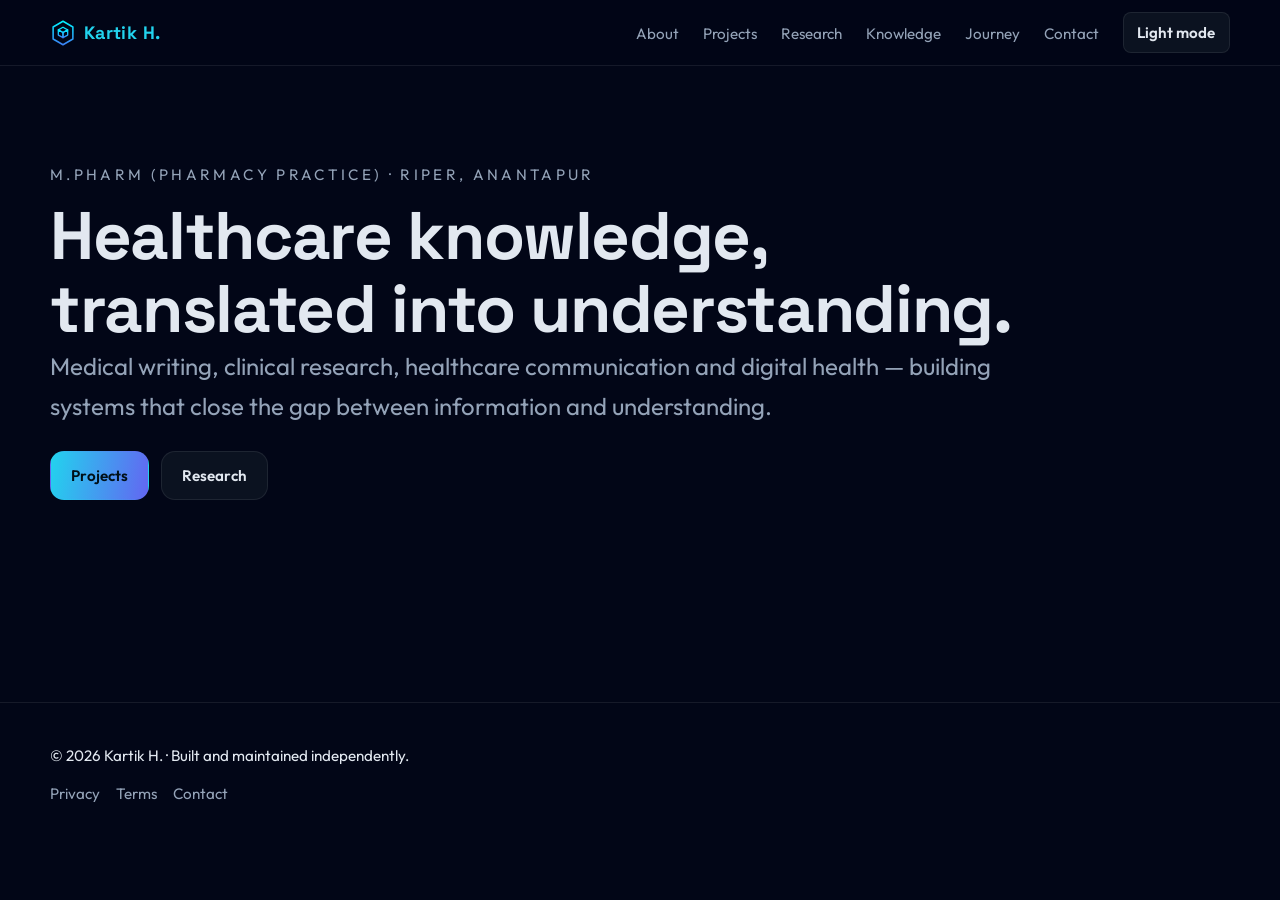
==== index.html @ 53dedcc4 "Use profile photo for social preview; add languages table to About (batch 1)" ====
<!DOCTYPE html>
<html lang="en" data-theme="dark">
<head>
  <meta charset="utf-8">
  <meta name="viewport" content="width=device-width, initial-scale=1">
  <title>Kartik H. — M.Pharm (Pharmacy Practice) · Healthcare Communication & Digital Health</title>
  <meta name="description" content="Kartik H. — M.Pharm (Pharmacy Practice) scholar at RIPER, Anantapur. Medical writing, clinical research, healthcare communication and digital health.">
  <link rel="canonical" href="https://kartik-h6.github.io/Portfolio/">
  <meta name="theme-color" content="#020617">
  <meta name="color-scheme" content="dark light">

  <!-- Open Graph / social — profile photo, absolute URL so link previews resolve -->
  <meta property="og:type" content="website">
  <meta property="og:site_name" content="Kartik H.">
  <meta property="og:title" content="Kartik H. — M.Pharm (Pharmacy Practice)">
  <meta property="og:description" content="Healthcare communication, clinical research and digital health.">
  <meta property="og:url" content="https://kartik-h6.github.io/Portfolio/">
  <meta property="og:image" content="https://kartik-h6.github.io/Portfolio/assets/images/profile/profile.jpg">
  <meta property="og:image:alt" content="Kartik H.">
  <meta name="twitter:card" content="summary_large_image">
  <meta name="twitter:image" content="https://kartik-h6.github.io/Portfolio/assets/images/profile/profile.jpg">

  <link rel="icon" type="image/svg+xml" href="assets/images/favicon/favicon.svg">
  <link rel="icon" href="assets/images/favicon/favicon.ico" sizes="any">
  <link rel="apple-touch-icon" href="assets/images/favicon/apple-touch-icon.png">
  <link rel="manifest" href="manifest.json">

  <link rel="preconnect" href="https://fonts.googleapis.com">
  <link rel="preconnect" href="https://fonts.gstatic.com" crossorigin>
  <link rel="stylesheet" href="https://fonts.googleapis.com/css2?family=Space+Grotesk:wght@400;500;600;700&family=Outfit:wght@300;400;500;600;800&display=swap">

  <link rel="stylesheet" href="assets/css/style.css">
  <link rel="stylesheet" href="assets/css/components.css">
  <link rel="stylesheet" href="assets/css/utilities.css">
  <link rel="stylesheet" href="assets/css/animations.css">

  <script type="application/ld+json">
  {
    "@context": "https://schema.org",
    "@type": "Person",
    "name": "Kartik H",
    "url": "https://kartik-h6.github.io/Portfolio/",
    "image": "https://kartik-h6.github.io/Portfolio/assets/images/profile/profile.jpg",
    "jobTitle": "M.Pharm (Pharmacy Practice) Scholar",
    "affiliation": { "@type": "CollegeOrUniversity", "name": "Raghavendra Institute of Pharmaceutical Education and Research (RIPER)" },
    "address": { "@type": "PostalAddress", "addressLocality": "Koppal", "addressRegion": "Karnataka", "addressCountry": "IN" },
    "sameAs": [
      "https://www.linkedin.com/in/kartik-h6",
      "https://github.com/kartik-h6"
    ],
    "knowsLanguage": ["Kannada", "English", "Hindi", "Telugu", "Tamil"],
    "knowsAbout": [
      "Pharmacy Practice",
      "Clinical Research",
      "Medical Writing",
      "Healthcare Communication",
      "Digital Health",
      "Patient Education"
    ]
  }
  </script>
</head>
<body>
  <a class="skip-link" href="#main">Skip to content</a>

  <header class="site-header">
    <nav class="site-nav container" aria-label="Primary">
      <a class="brand" href="index.html">
        <svg class="brand__mark" viewBox="0 0 100 100" aria-hidden="true" focusable="false">
          <defs><linearGradient id="navGrad" x1="0%" y1="0%" x2="0%" y2="100%"><stop offset="0%" stop-color="#00f3ff"/><stop offset="100%" stop-color="#3b82f6"/></linearGradient></defs>
          <polygon points="50,5 88,27 88,73 50,95 12,73 12,27" fill="none" stroke="url(#navGrad)" stroke-width="6" stroke-linejoin="round"/>
          <g stroke="url(#navGrad)" stroke-width="5" fill="none" stroke-linejoin="round"><polygon points="50,28 68,38 50,48 32,38"/><polygon points="32,38 50,48 50,68 32,58"/><polygon points="68,38 50,48 50,68 68,58"/></g>
        </svg>
        Kartik&nbsp;H.
      </a>
      <button class="nav-toggle" type="button" aria-expanded="false" aria-controls="nav-menu" aria-label="Toggle navigation">Menu</button>
      <ul class="nav-list" id="nav-menu">
        <li><a href="about.html">About</a></li>
        <li><a href="projects.html">Projects</a></li>
        <li><a href="research.html">Research</a></li>
        <li><a href="knowledge.html">Knowledge</a></li>
        <li><a href="journey.html">Journey</a></li>
        <li><a href="contact.html">Contact</a></li>
      </ul>
      <button class="theme-toggle" type="button" data-theme-toggle aria-label="Switch colour theme">Dark mode</button>
    </nav>
  </header>

  <main id="main" class="page">
    <section class="hero" aria-labelledby="hero-title">
      <div class="container">
        <p class="eyebrow">M.Pharm (Pharmacy Practice) · RIPER, Anantapur</p>
        <h1 id="hero-title">Healthcare knowledge, translated into understanding.</h1>
        <p class="lead">Medical writing, clinical research, healthcare communication and digital health — building systems that close the gap between information and understanding.</p>
        <p class="hero__actions">
          <a class="btn btn--primary" href="projects.html">Projects</a>
          <a class="btn" href="research.html">Research</a>
        </p>
        <!-- TODO: featured highlights, latest work, quick links -->
      </div>
    </section>
  </main>

  <footer class="site-footer">
    <div class="container">
      <p class="site-footer__note">© 2026 Kartik H. · Built and maintained independently.</p>
      <ul class="site-footer__links">
        <li><a href="privacy.html">Privacy</a></li>
        <li><a href="terms.html">Terms</a></li>
        <li><a href="contact.html">Contact</a></li>
      </ul>
    </div>
  </footer>

  <script type="module" src="assets/js/main.js"></script>
  <script type="module" src="assets/js/navigation.js"></script>
  <script type="module" src="assets/js/theme.js"></script>
  <script type="module" src="assets/js/animations.js"></script>
</body>
</html>
---- assets/css/style.css ----
/* ==========================================================================
   style.css — design tokens, reset and base layer
   Load order: style.css -> components.css -> utilities.css -> animations.css

   THEMING: every colour is a token. Dark is the default (:root); light is a
   full override on [data-theme="light"]. Nothing below hard-codes a colour
   except the two tokens that must flip together (--accent / --on-accent).
   ========================================================================== */

/* --------------------------------------------------------------------------
   1. Design tokens — DARK (default)
   -------------------------------------------------------------------------- */
:root {
  color-scheme: dark;

  /* colour */
  --bg: #020617;
  --surface: #0b1220;
  --ink: #e2e8f0;
  --muted: #94a3b8;
  --accent: #22d3ee;
  --accent-2: #6366f1;
  --on-accent: #001018;   /* text placed on top of --accent */
  --line: rgba(255, 255, 255, .08);

  /* type */
  --font-display: "Space Grotesk", system-ui, sans-serif;
  --font-body: "Outfit", system-ui, sans-serif;
  --step--1: clamp(.875rem, .84rem + .18vw, .95rem);
  --step-0: clamp(1rem, .95rem + .25vw, 1.125rem);
  --step-1: clamp(1.25rem, 1.1rem + .6vw, 1.5rem);
  --step-2: clamp(1.5rem, 1.3rem + 1vw, 2rem);
  --step-3: clamp(2rem, 1.6rem + 1.8vw, 3rem);
  --step-4: clamp(2.5rem, 1.8rem + 3vw, 4.25rem);

  /* space */
  --space-2xs: .25rem;
  --space-xs: .5rem;
  --space-s: .75rem;
  --space-m: 1rem;
  --space-l: 1.5rem;
  --space-xl: 2.5rem;
  --space-2xl: 4rem;
  --space-3xl: 6rem;

  /* shape + layout */
  --radius-s: 8px;
  --radius: 14px;
  --radius-l: 24px;
  --container: 1180px;
  --shadow: 0 20px 45px -25px rgba(0, 0, 0, .75);
  --transition: 200ms cubic-bezier(.4, 0, .2, 1);
}

/* --------------------------------------------------------------------------
   2. Design tokens — LIGHT (override only)
   The accent is darkened so cyan text stays readable on white; --on-accent
   flips to white so primary buttons keep contrast.
   -------------------------------------------------------------------------- */
[data-theme="light"] {
  color-scheme: light;

  --bg: #f5f7fb;
  --surface: #ffffff;
  --ink: #0b1220;
  --muted: #55637a;
  --accent: #0e7490;
  --accent-2: #4f46e5;
  --on-accent: #ffffff;
  --line: rgba(11, 18, 32, .12);
  --shadow: 0 18px 40px -28px rgba(11, 18, 32, .35);
}

/* --------------------------------------------------------------------------
   3. Reset
   -------------------------------------------------------------------------- */
*, *::before, *::after { box-sizing: border-box; }
* { margin: 0; }
html { -webkit-text-size-adjust: 100%; scroll-behavior: smooth; }
img, svg, video, canvas { display: block; max-width: 100%; height: auto; }
button, input, select, textarea { font: inherit; color: inherit; }
ul[class], ol[class] { list-style: none; padding: 0; }

/* --------------------------------------------------------------------------
   4. Base
   -------------------------------------------------------------------------- */
body {
  font-family: var(--font-body);
  font-size: var(--step-0);
  line-height: 1.65;
  color: var(--ink);
  background: var(--bg);
  min-height: 100dvh;
  text-rendering: optimizeLegibility;
  -webkit-font-smoothing: antialiased;
  transition: background-color var(--transition), color var(--transition);
}

h1, h2, h3, h4 { font-family: var(--font-display); line-height: 1.1; letter-spacing: -.02em; text-wrap: balance; }
h1 { font-size: var(--step-4); }
h2 { font-size: var(--step-3); }
h3 { font-size: var(--step-2); }
p { text-wrap: pretty; }

a { color: var(--accent); text-underline-offset: 3px; }
a:hover { text-decoration: underline; }

:focus-visible { outline: 2px solid var(--accent); outline-offset: 3px; border-radius: var(--radius-s); }

.skip-link {
  position: absolute; left: -9999px; top: 0; z-index: 100;
  padding: var(--space-s) var(--space-m);
  background: var(--accent); color: var(--on-accent); font-weight: 600;
}
.skip-link:focus { left: var(--space-m); top: var(--space-m); }

.container { width: min(100% - 2.5rem, var(--container)); margin-inline: auto; }
.section { padding-block: var(--space-3xl); }
.section--center { text-align: center; }
.page { min-height: 60vh; }
---- assets/css/components.css ----
/* ==========================================================================
   components.css — reusable UI blocks
   Depends on tokens defined in style.css. Every block must read correctly in
   BOTH themes, so colours come from tokens only.
   ========================================================================== */

/* --------------------------------------------------------------------------
   Site header + navigation
   -------------------------------------------------------------------------- */
.site-header {
  position: sticky; top: 0; z-index: 50;
  border-bottom: 1px solid var(--line);
  background: color-mix(in srgb, var(--bg) 85%, transparent);
  backdrop-filter: blur(12px);
}

.site-nav { display: flex; align-items: center; gap: var(--space-l); padding-block: var(--space-s); }

.brand { display: inline-flex; align-items: center; gap: var(--space-xs); font-family: var(--font-display); font-weight: 700; letter-spacing: .02em; text-decoration: none; }
.brand__mark { width: 26px; height: 26px; flex: none; }

.nav-list { display: flex; gap: var(--space-l); margin-inline-start: auto; }
.nav-list a { color: var(--muted); text-decoration: none; font-size: var(--step--1); transition: color var(--transition); }
.nav-list a:hover, .nav-list a[aria-current="page"] { color: var(--ink); }

/* --------------------------------------------------------------------------
   Toggles (mobile menu + theme) — styled for both themes
   -------------------------------------------------------------------------- */
.nav-toggle,
.theme-toggle {
  padding: .45rem .85rem;
  border: 1px solid var(--line); border-radius: var(--radius-s);
  background: var(--surface); color: var(--ink);
  font-size: var(--step--1); font-weight: 600;
  cursor: pointer; white-space: nowrap;
  transition: border-color var(--transition), background var(--transition), color var(--transition);
}
.nav-toggle:hover,
.theme-toggle:hover { border-color: var(--accent); color: var(--accent); }
.nav-toggle { display: none; }

@media (max-width: 720px) {
  .nav-toggle { display: inline-flex; margin-inline-start: auto; }
  .theme-toggle { order: 2; }
  .nav-list {
    position: absolute; inset-inline: 0; top: 100%;
    flex-direction: column; gap: var(--space-m);
    padding: var(--space-l);
    background: var(--surface);
    border-bottom: 1px solid var(--line);
    display: none;
  }
  .nav-list[data-open="true"] { display: flex; }
}

/* --------------------------------------------------------------------------
   Buttons
   -------------------------------------------------------------------------- */
.btn {
  display: inline-flex; align-items: center; gap: var(--space-xs);
  padding: .7rem 1.25rem;
  border: 1px solid var(--line); border-radius: var(--radius);
  background: var(--surface); color: var(--ink);
  font-weight: 600; font-size: var(--step--1); text-decoration: none;
  cursor: pointer; transition: transform var(--transition), border-color var(--transition), color var(--transition);
}
.btn:hover { transform: translateY(-2px); border-color: var(--accent); color: var(--accent); text-decoration: none; }
.btn--primary { background: linear-gradient(100deg, var(--accent), var(--accent-2)); border-color: transparent; color: var(--on-accent); }
.btn--primary:hover { color: var(--on-accent); }

/* --------------------------------------------------------------------------
   Cards, eyebrow, lead
   -------------------------------------------------------------------------- */
.card {
  padding: var(--space-l);
  border: 1px solid var(--line); border-radius: var(--radius-l);
  background: var(--surface); box-shadow: var(--shadow);
}

.eyebrow { font-size: var(--step--1); letter-spacing: .22em; text-transform: uppercase; color: var(--muted); margin-bottom: var(--space-s); }
.lead { font-size: var(--step-1); color: var(--muted); max-width: 62ch; }

/* --------------------------------------------------------------------------
   Data table — used for the languages / clinical-asset table
   -------------------------------------------------------------------------- */
.table { width: 100%; border-collapse: collapse; font-size: var(--step--1); margin-top: var(--space-l); }
.table caption { text-align: start; color: var(--muted); padding-bottom: var(--space-s); }
.table th, .table td { text-align: start; padding: .7rem .9rem; border-bottom: 1px solid var(--line); vertical-align: top; }
.table thead th { color: var(--muted); text-transform: uppercase; letter-spacing: .12em; font-size: .78em; }
.table tbody th { font-family: var(--font-display); color: var(--ink); }
.table tbody tr:hover { background: color-mix(in srgb, var(--accent) 8%, transparent); }

/* --------------------------------------------------------------------------
   Hero
   -------------------------------------------------------------------------- */
.hero { padding-block: var(--space-3xl); }
.hero__actions { display: flex; flex-wrap: wrap; gap: var(--space-s); margin-top: var(--space-l); }

/* --------------------------------------------------------------------------
   Footer
   -------------------------------------------------------------------------- */
.site-footer { margin-top: var(--space-3xl); padding-block: var(--space-xl); border-top: 1px solid var(--line); font-size: var(--step--1); }
.site-footer__links { display: flex; gap: var(--space-m); margin-top: var(--space-s); }
.site-footer__links a { color: var(--muted); text-decoration: none; }
.site-footer__links a:hover { color: var(--accent); }

/* --------------------------------------------------------------------------
   404 — "nothing translated here"
   Built as a request readout rather than the usual apology page.
   -------------------------------------------------------------------------- */
.notfound { display: grid; gap: var(--space-l); justify-items: center; text-align: center; }

.notfound__code {
  font-family: var(--font-display); font-weight: 700;
  font-size: clamp(4.5rem, 20vw, 12rem); line-height: .8; letter-spacing: -.06em;
  color: transparent; -webkit-text-stroke: 1.5px var(--accent); opacity: .45;
  margin: 0;
}

.notfound__mark { width: clamp(88px, 16vw, 132px); height: auto; }
.notfound__mark .nf-cube { animation: float-y 7s ease-in-out infinite; transform-box: fill-box; transform-origin: center; }

.readout {
  width: min(100%, 46ch); text-align: start;
  padding: var(--space-s) var(--space-l);
  border: 1px solid var(--line); border-radius: var(--radius);
  background: var(--surface);
  font-family: ui-monospace, SFMono-Regular, Menlo, Consolas, monospace;
  font-size: var(--step--1);
}
.readout > div { display: flex; gap: var(--space-m); padding-block: .4rem; border-bottom: 1px dashed var(--line); }
.readout > div:last-child { border-bottom: 0; }
.readout dt { flex: 0 0 8ch; color: var(--muted); text-transform: uppercase; letter-spacing: .14em; font-size: .72em; padding-top: .3em; }
.readout dd { margin: 0; word-break: break-word; }

.notfound__links { display: flex; flex-wrap: wrap; gap: var(--space-s); justify-content: center; }
---- assets/css/utilities.css ----
/* ==========================================================================
   utilities.css — single-purpose helpers (loaded last, wins specificity ties)
   ========================================================================== */

/* accessibility */
.sr-only {
  position: absolute; width: 1px; height: 1px; padding: 0; margin: -1px;
  overflow: hidden; clip: rect(0 0 0 0); white-space: nowrap; border: 0;
}

/* text */
.muted { color: var(--muted); }
.text-center { text-align: center; }
.text-balance { text-wrap: balance; }

/* layout */
.stack > * + * { margin-top: var(--space-m); }
.stack--l > * + * { margin-top: var(--space-l); }
.cluster { display: flex; flex-wrap: wrap; gap: var(--space-s); align-items: center; }
.grid { display: grid; gap: var(--space-l); }
.grid--2 { grid-template-columns: repeat(auto-fit, minmax(280px, 1fr)); }
.grid--3 { grid-template-columns: repeat(auto-fit, minmax(240px, 1fr)); }

/* flow control */
.flow-tight { max-width: 62ch; }
.mt-0 { margin-top: 0; }
.mt-m { margin-top: var(--space-m); }
.mt-l { margin-top: var(--space-l); }
.mt-xl { margin-top: var(--space-xl); }
.mb-l { margin-bottom: var(--space-l); }

/* visibility */
.hide { display: none !important; }
@media (max-width: 720px) { .hide-sm { display: none !important; } }
---- assets/css/animations.css ----
/* ==========================================================================
   animations.css — motion layer
   Every effect is neutralised under prefers-reduced-motion (see bottom).
   ========================================================================== */

/* Scroll reveal — elements start hidden and gain .is-visible (assets/js/animations.js) */
.reveal { opacity: 0; transform: translateY(20px); transition: opacity .6s ease, transform .6s ease; }
.reveal.is-visible { opacity: 1; transform: none; }
.reveal--d1 { transition-delay: .08s; }
.reveal--d2 { transition-delay: .16s; }
.reveal--d3 { transition-delay: .24s; }

/* Shared keyframes */
@keyframes fade-in { from { opacity: 0; } to { opacity: 1; } }
@keyframes float-y { 0%, 100% { transform: translateY(0); } 50% { transform: translateY(-8px); } }
@keyframes pulse-dot { 0%, 100% { opacity: 1; } 50% { opacity: .35; } }

.anim-fade-in { animation: fade-in .6s ease both; }
.anim-float { animation: float-y 6s ease-in-out infinite; }
.anim-pulse { animation: pulse-dot 2s ease-in-out infinite; }

/* Reduced motion: disable everything decorative */
@media (prefers-reduced-motion: reduce) {
  html { scroll-behavior: auto; }
  .reveal { opacity: 1; transform: none; transition: none; }
  .anim-fade-in, .anim-float, .anim-pulse { animation: none; }
  *, *::before, *::after { animation-duration: .001ms !important; transition-duration: .001ms !important; }
}
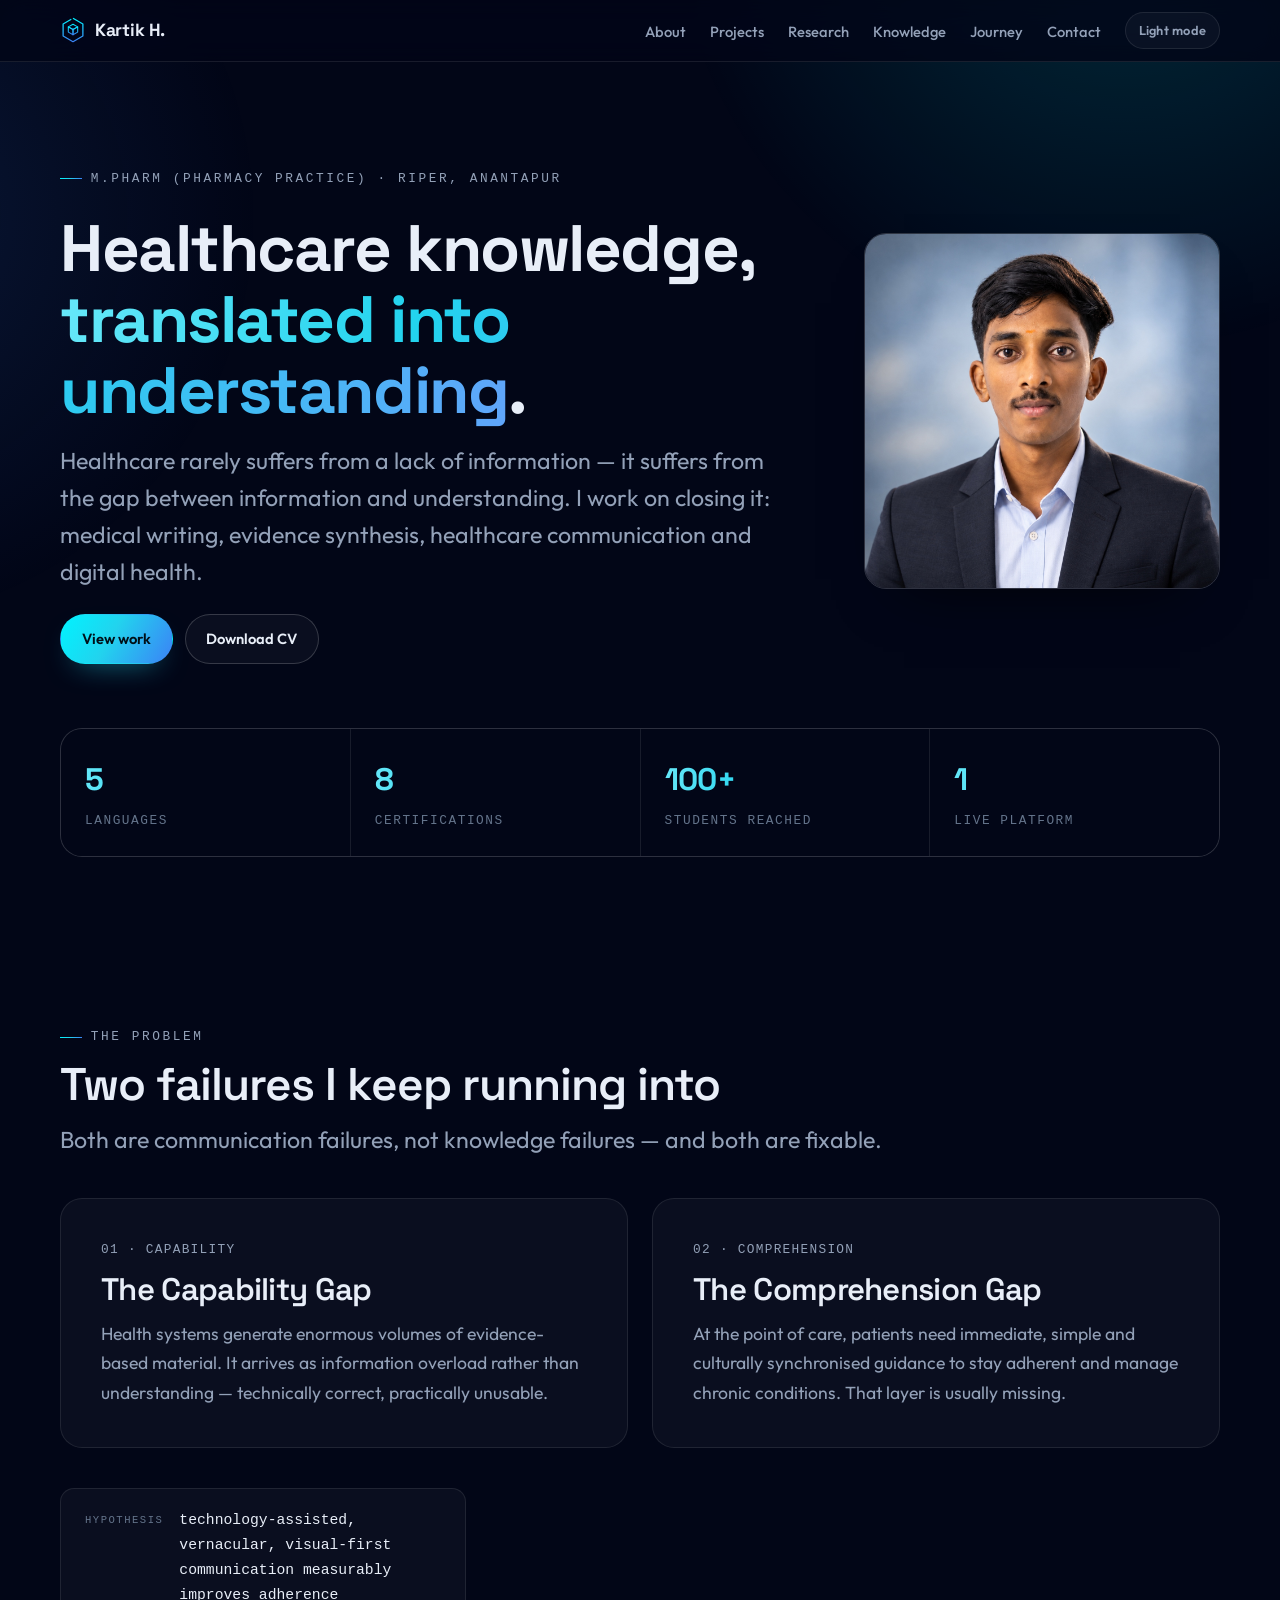
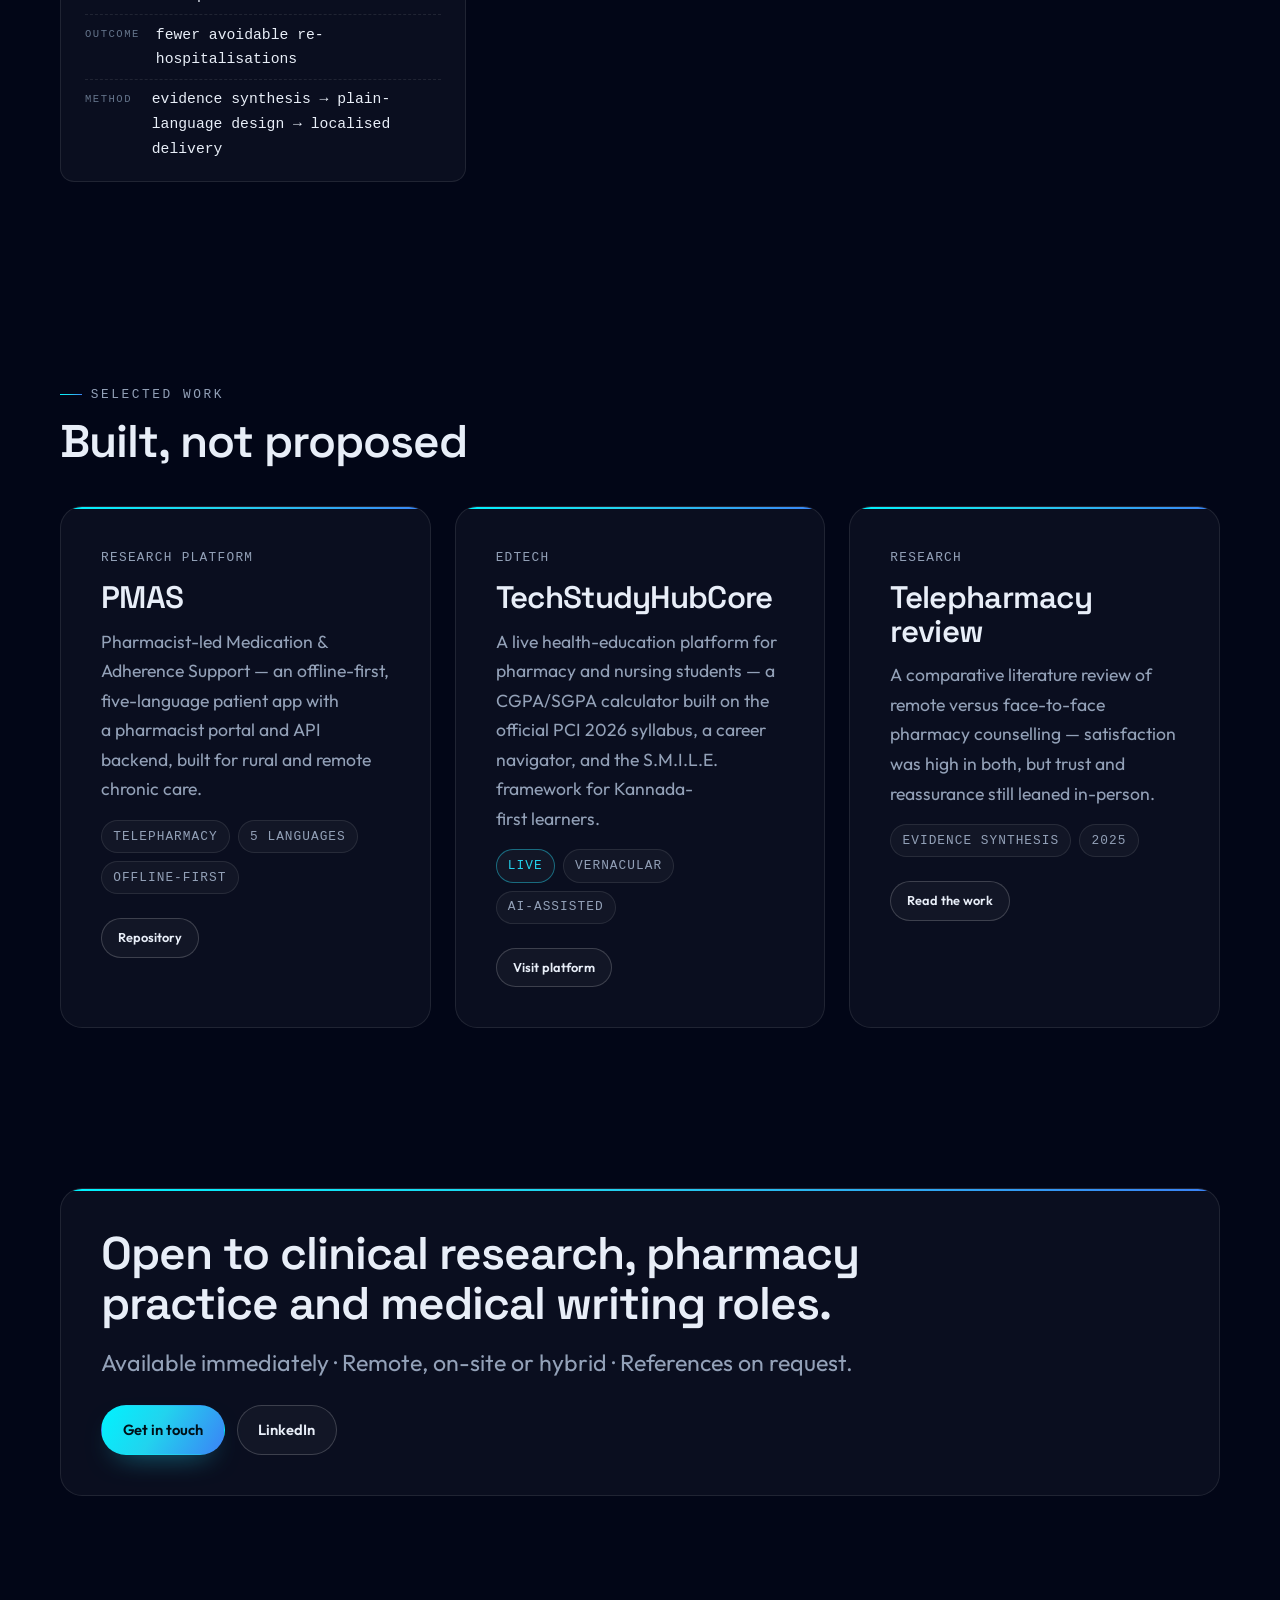
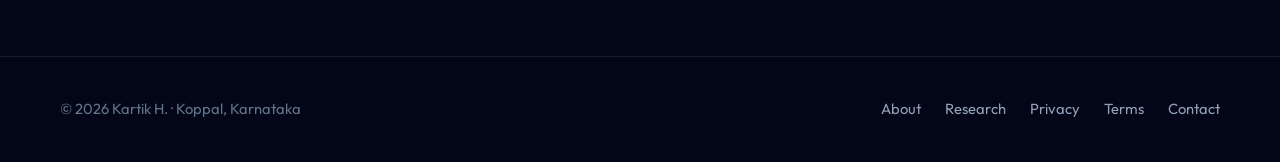
==== commit 96269397: "Build home, about and projects pages with real content" ====
--- a/index.html
+++ b/index.html
@@ -9,16 +9,18 @@
   <meta name="theme-color" content="#020617">
   <meta name="color-scheme" content="dark light">
 
-  <!-- Open Graph / social — profile photo, absolute URL so link previews resolve -->
   <meta property="og:type" content="website">
   <meta property="og:site_name" content="Kartik H.">
   <meta property="og:title" content="Kartik H. — M.Pharm (Pharmacy Practice)">
   <meta property="og:description" content="Healthcare communication, clinical research and digital health.">
   <meta property="og:url" content="https://kartik-h6.github.io/Portfolio/">
-  <meta property="og:image" content="https://kartik-h6.github.io/Portfolio/assets/images/profile/profile.jpg">
+  <meta property="og:image" content="https://kartik-h6.github.io/Portfolio/assets/images/og/og-image.png">
+  <meta property="og:image:type" content="image/png">
+  <meta property="og:image:width" content="1200">
+  <meta property="og:image:height" content="630">
   <meta property="og:image:alt" content="Kartik H.">
   <meta name="twitter:card" content="summary_large_image">
-  <meta name="twitter:image" content="https://kartik-h6.github.io/Portfolio/assets/images/profile/profile.jpg">
+  <meta name="twitter:image" content="https://kartik-h6.github.io/Portfolio/assets/images/og/og-image.png">
 
   <link rel="icon" type="image/svg+xml" href="assets/images/favicon/favicon.svg">
   <link rel="icon" href="assets/images/favicon/favicon.ico" sizes="any">
@@ -27,7 +29,7 @@
 
   <link rel="preconnect" href="https://fonts.googleapis.com">
   <link rel="preconnect" href="https://fonts.gstatic.com" crossorigin>
-  <link rel="stylesheet" href="https://fonts.googleapis.com/css2?family=Space+Grotesk:wght@400;500;600;700&family=Outfit:wght@300;400;500;600;800&display=swap">
+  <link rel="stylesheet" href="https://fonts.googleapis.com/css2?family=Space+Grotesk:wght@400;500;600;700&family=Outfit:wght@300;400;500;600&display=swap">
 
   <link rel="stylesheet" href="assets/css/style.css">
   <link rel="stylesheet" href="assets/css/components.css">
@@ -44,19 +46,9 @@
     "jobTitle": "M.Pharm (Pharmacy Practice) Scholar",
     "affiliation": { "@type": "CollegeOrUniversity", "name": "Raghavendra Institute of Pharmaceutical Education and Research (RIPER)" },
     "address": { "@type": "PostalAddress", "addressLocality": "Koppal", "addressRegion": "Karnataka", "addressCountry": "IN" },
-    "sameAs": [
-      "https://www.linkedin.com/in/kartik-h6",
-      "https://github.com/kartik-h6"
-    ],
+    "sameAs": ["https://www.linkedin.com/in/kartik-h6", "https://github.com/kartik-h6"],
     "knowsLanguage": ["Kannada", "English", "Hindi", "Telugu", "Tamil"],
-    "knowsAbout": [
-      "Pharmacy Practice",
-      "Clinical Research",
-      "Medical Writing",
-      "Healthcare Communication",
-      "Digital Health",
-      "Patient Education"
-    ]
+    "knowsAbout": ["Pharmacy Practice", "Clinical Research", "Medical Writing", "Healthcare Communication", "Digital Health", "Patient Education"]
   }
   </script>
 </head>
@@ -68,8 +60,8 @@
       <a class="brand" href="index.html">
         <svg class="brand__mark" viewBox="0 0 100 100" aria-hidden="true" focusable="false">
           <defs><linearGradient id="navGrad" x1="0%" y1="0%" x2="0%" y2="100%"><stop offset="0%" stop-color="#00f3ff"/><stop offset="100%" stop-color="#3b82f6"/></linearGradient></defs>
-          <polygon points="50,5 88,27 88,73 50,95 12,73 12,27" fill="none" stroke="url(#navGrad)" stroke-width="6" stroke-linejoin="round"/>
-          <g stroke="url(#navGrad)" stroke-width="5" fill="none" stroke-linejoin="round"><polygon points="50,28 68,38 50,48 32,38"/><polygon points="32,38 50,48 50,68 32,58"/><polygon points="68,38 50,48 50,68 68,58"/></g>
+          <polygon class="ring" points="50,5 88,27 88,73 50,95 12,73 12,27" fill="none" stroke="url(#navGrad)" stroke-width="5" stroke-linejoin="round"/>
+          <g stroke="url(#navGrad)" stroke-width="4" fill="none" stroke-linejoin="round"><polygon points="50,28 68,38 50,48 32,38"/><polygon points="32,38 50,48 50,68 32,58"/><polygon points="68,38 50,48 50,68 68,58"/></g>
         </svg>
         Kartik&nbsp;H.
       </a>
@@ -87,24 +79,129 @@
   </header>
 
   <main id="main" class="page">
-    <section class="hero" aria-labelledby="hero-title">
-      <div class="container">
-        <p class="eyebrow">M.Pharm (Pharmacy Practice) · RIPER, Anantapur</p>
-        <h1 id="hero-title">Healthcare knowledge, translated into understanding.</h1>
-        <p class="lead">Medical writing, clinical research, healthcare communication and digital health — building systems that close the gap between information and understanding.</p>
-        <p class="hero__actions">
-          <a class="btn btn--primary" href="projects.html">Projects</a>
-          <a class="btn" href="research.html">Research</a>
-        </p>
-        <!-- TODO: featured highlights, latest work, quick links -->
-      </div>
-    </section>
+
+    <!-- ── Hero ─────────────────────────────────────────────────────── -->
+    <section class="hero">
+      <div class="container hero__grid">
+        <div>
+          <p class="eyebrow anim-fade">M.Pharm (Pharmacy Practice) · RIPER, Anantapur</p>
+          <h1>Healthcare knowledge, <span class="grad-text">translated into understanding</span>.</h1>
+          <p class="lead">Healthcare rarely suffers from a lack of information — it suffers from the gap between information and understanding. I work on closing it: medical writing, evidence synthesis, healthcare communication and digital health.</p>
+          <p class="hero__actions">
+            <a class="btn btn--primary" href="projects.html">View work</a>
+            <a class="btn" href="assets/files/Kartik_H_CRS_Resume_2026.pdf" download>Download CV</a>
+          </p>
+        </div>
+        <img class="hero__portrait anim-fade" src="assets/images/profile/profile.jpg"
+             alt="Kartik H." width="1254" height="1254" loading="eager">
+      </div>
+
+      <div class="container">
+        <dl class="stats">
+          <div class="stat"><b>5</b><span>Languages</span></div>
+          <div class="stat"><b>8</b><span>Certifications</span></div>
+          <div class="stat"><b>100+</b><span>Students reached</span></div>
+          <div class="stat"><b>1</b><span>Live platform</span></div>
+        </dl>
+      </div>
+    </section>
+
+    <!-- ── The gap ──────────────────────────────────────────────────── -->
+    <section class="section" aria-labelledby="gap-title">
+      <div class="container">
+        <div class="section-head reveal">
+          <p class="eyebrow">The problem</p>
+          <h2 id="gap-title">Two failures I keep running into</h2>
+          <p class="lead">Both are communication failures, not knowledge failures — and both are fixable.</p>
+        </div>
+
+        <div class="grid grid--2">
+          <article class="card card--hover reveal reveal--d1">
+            <p class="card__meta">01 · Capability</p>
+            <h3>The Capability Gap</h3>
+            <p>Health systems generate enormous volumes of evidence-based material. It arrives as information overload rather than understanding — technically correct, practically unusable.</p>
+          </article>
+          <article class="card card--hover reveal reveal--d2">
+            <p class="card__meta">02 · Comprehension</p>
+            <h3>The Comprehension Gap</h3>
+            <p>At the point of care, patients need immediate, simple and culturally synchronised guidance to stay adherent and manage chronic conditions. That layer is usually missing.</p>
+          </article>
+        </div>
+
+        <div class="mt-xl reveal reveal--d3">
+          <dl class="readout" aria-label="Working hypothesis">
+            <div><dt>hypothesis</dt><dd>technology-assisted, vernacular, visual-first communication measurably improves adherence</dd></div>
+            <div><dt>outcome</dt><dd>fewer avoidable re-hospitalisations</dd></div>
+            <div><dt>method</dt><dd>evidence synthesis &rarr; plain-language design &rarr; localised delivery</dd></div>
+          </dl>
+        </div>
+      </div>
+    </section>
+
+    <!-- ── Selected work ────────────────────────────────────────────── -->
+    <section class="section" aria-labelledby="work-title">
+      <div class="container">
+        <div class="section-head reveal">
+          <p class="eyebrow">Selected work</p>
+          <h2 id="work-title">Built, not proposed</h2>
+        </div>
+
+        <div class="grid grid--3">
+          <article class="card card--hover card--feature reveal reveal--d1">
+            <p class="card__meta">Research platform</p>
+            <h3>PMAS</h3>
+            <p>Pharmacist-led Medication &amp; Adherence Support — an offline-first, five-language patient app with a pharmacist portal and API backend, built for rural and remote chronic care.</p>
+            <div class="pills">
+              <span class="pill">Telepharmacy</span><span class="pill">5 languages</span><span class="pill">Offline-first</span>
+            </div>
+            <p class="mt-l"><a class="btn btn--sm" href="https://github.com/kartik-h6/PMAS" target="_blank" rel="noopener">Repository</a></p>
+          </article>
+
+          <article class="card card--hover card--feature reveal reveal--d2">
+            <p class="card__meta">EdTech</p>
+            <h3>TechStudyHubCore</h3>
+            <p>A live health-education platform for pharmacy and nursing students — a CGPA/SGPA calculator built on the official PCI 2026 syllabus, a career navigator, and the S.M.I.L.E. framework for Kannada-first learners.</p>
+            <div class="pills">
+              <span class="pill pill--live">Live</span><span class="pill">Vernacular</span><span class="pill">AI-assisted</span>
+            </div>
+            <p class="mt-l"><a class="btn btn--sm" href="https://techstudyhubcore.in" target="_blank" rel="noopener">Visit platform</a></p>
+          </article>
+
+          <article class="card card--hover card--feature reveal reveal--d3">
+            <p class="card__meta">Research</p>
+            <h3>Telepharmacy review</h3>
+            <p>A comparative literature review of remote versus face-to-face pharmacy counselling — satisfaction was high in both, but trust and reassurance still leaned in-person.</p>
+            <div class="pills">
+              <span class="pill">Evidence synthesis</span><span class="pill">2025</span>
+            </div>
+            <p class="mt-l"><a class="btn btn--sm" href="research.html">Read the work</a></p>
+          </article>
+        </div>
+      </div>
+    </section>
+
+    <!-- ── Contact strip ────────────────────────────────────────────── -->
+    <section class="section--tight" aria-labelledby="cta-title">
+      <div class="container">
+        <div class="card card--feature reveal">
+          <h2 id="cta-title">Open to clinical research, pharmacy practice and medical writing roles.</h2>
+          <p class="lead mt-m">Available immediately · Remote, on-site or hybrid · References on request.</p>
+          <p class="hero__actions">
+            <a class="btn btn--primary" href="contact.html">Get in touch</a>
+            <a class="btn" href="https://www.linkedin.com/in/kartik-h6" target="_blank" rel="noopener">LinkedIn</a>
+          </p>
+        </div>
+      </div>
+    </section>
+
   </main>
 
   <footer class="site-footer">
-    <div class="container">
-      <p class="site-footer__note">© 2026 Kartik H. · Built and maintained independently.</p>
+    <div class="container site-footer__inner">
+      <p class="faint">© 2026 Kartik H. · Koppal, Karnataka</p>
       <ul class="site-footer__links">
+        <li><a href="about.html">About</a></li>
+        <li><a href="research.html">Research</a></li>
         <li><a href="privacy.html">Privacy</a></li>
         <li><a href="terms.html">Terms</a></li>
         <li><a href="contact.html">Contact</a></li>
--- a/assets/css/style.css
+++ b/assets/css/style.css
@@ -1,74 +1,94 @@
 /* ==========================================================================
    style.css — design tokens, reset and base layer
-   Load order: style.css -> components.css -> utilities.css -> animations.css
+   ---------------------------------------------------------------------------
+   Identity: clinical clarity. Deep slate ground, a cyan-to-blue signal gradient
+   (the TechStudyHub Core mark), Space Grotesk for structure, Outfit for prose.
 
-   THEMING: every colour is a token. Dark is the default (:root); light is a
-   full override on [data-theme="light"]. Nothing below hard-codes a colour
-   except the two tokens that must flip together (--accent / --on-accent).
+   THEMING: dark is the default on :root; light is a full token override on
+   [data-theme="light"]. No component hard-codes a colour.
    ========================================================================== */
 
 /* --------------------------------------------------------------------------
-   1. Design tokens — DARK (default)
+   1. Tokens — DARK (default)
    -------------------------------------------------------------------------- */
 :root {
   color-scheme: dark;
 
-  /* colour */
   --bg: #020617;
-  --surface: #0b1220;
-  --ink: #e2e8f0;
-  --muted: #94a3b8;
+  --bg-soft: #060c1a;
+  --surface: rgba(255, 255, 255, .035);
+  --surface-2: rgba(255, 255, 255, .07);
+
+  --ink: #e8eef8;
+  --muted: #93a1b8;
+  --faint: #64748b;
+
   --accent: #22d3ee;
-  --accent-2: #6366f1;
-  --on-accent: #001018;   /* text placed on top of --accent */
-  --line: rgba(255, 255, 255, .08);
+  --accent-2: #3b82f6;
+  --accent-3: #00f3ff;
+  --on-accent: #001018;
+
+  --line: rgba(255, 255, 255, .09);
+  --line-strong: rgba(255, 255, 255, .18);
+
+  --grad: linear-gradient(120deg, #00f3ff 0%, #22d3ee 45%, #3b82f6 100%);
+  --grad-text: linear-gradient(100deg, #67e8f9 0%, #22d3ee 40%, #60a5fa 100%);
+  --shadow: 0 30px 60px -40px rgba(0, 0, 0, .9);
+  --glow-a: rgba(0, 243, 255, .16);
+  --glow-b: rgba(59, 130, 246, .14);
 
   /* type */
   --font-display: "Space Grotesk", system-ui, sans-serif;
   --font-body: "Outfit", system-ui, sans-serif;
-  --step--1: clamp(.875rem, .84rem + .18vw, .95rem);
-  --step-0: clamp(1rem, .95rem + .25vw, 1.125rem);
-  --step-1: clamp(1.25rem, 1.1rem + .6vw, 1.5rem);
-  --step-2: clamp(1.5rem, 1.3rem + 1vw, 2rem);
-  --step-3: clamp(2rem, 1.6rem + 1.8vw, 3rem);
-  --step-4: clamp(2.5rem, 1.8rem + 3vw, 4.25rem);
+  --font-mono: ui-monospace, SFMono-Regular, Menlo, Consolas, monospace;
+  --step--2: clamp(.75rem, .73rem + .1vw, .8rem);
+  --step--1: clamp(.85rem, .82rem + .15vw, .92rem);
+  --step-0: clamp(1rem, .96rem + .22vw, 1.1rem);
+  --step-1: clamp(1.2rem, 1.1rem + .5vw, 1.45rem);
+  --step-2: clamp(1.45rem, 1.28rem + .85vw, 1.95rem);
+  --step-3: clamp(1.85rem, 1.5rem + 1.7vw, 2.9rem);
+  --step-4: clamp(2.3rem, 1.7rem + 3vw, 4.1rem);
 
   /* space */
-  --space-2xs: .25rem;
-  --space-xs: .5rem;
-  --space-s: .75rem;
-  --space-m: 1rem;
-  --space-l: 1.5rem;
-  --space-xl: 2.5rem;
-  --space-2xl: 4rem;
-  --space-3xl: 6rem;
+  --space-2xs: .25rem; --space-xs: .5rem;  --space-s: .75rem;
+  --space-m: 1rem;     --space-l: 1.5rem;  --space-xl: 2.5rem;
+  --space-2xl: 4rem;   --space-3xl: 6rem;
 
-  /* shape + layout */
-  --radius-s: 8px;
-  --radius: 14px;
-  --radius-l: 24px;
-  --container: 1180px;
-  --shadow: 0 20px 45px -25px rgba(0, 0, 0, .75);
+  /* shape */
+  --radius-s: 8px; --radius: 14px; --radius-l: 22px; --radius-pill: 999px;
+  --container: 1160px;
   --transition: 200ms cubic-bezier(.4, 0, .2, 1);
 }
 
 /* --------------------------------------------------------------------------
-   2. Design tokens — LIGHT (override only)
-   The accent is darkened so cyan text stays readable on white; --on-accent
-   flips to white so primary buttons keep contrast.
+   2. Tokens — LIGHT
+   Accent darkens so cyan stays legible on white; --on-accent flips to white.
    -------------------------------------------------------------------------- */
 [data-theme="light"] {
   color-scheme: light;
 
-  --bg: #f5f7fb;
+  --bg: #f7f9fc;
+  --bg-soft: #eef2f8;
   --surface: #ffffff;
+  --surface-2: #f1f5fa;
+
   --ink: #0b1220;
-  --muted: #55637a;
+  --muted: #566a86;
+  --faint: #7b8ba3;
+
   --accent: #0e7490;
-  --accent-2: #4f46e5;
+  --accent-2: #2563eb;
+  --accent-3: #0891b2;
   --on-accent: #ffffff;
+
   --line: rgba(11, 18, 32, .12);
-  --shadow: 0 18px 40px -28px rgba(11, 18, 32, .35);
+  --line-strong: rgba(11, 18, 32, .24);
+
+  --grad: linear-gradient(120deg, #0891b2 0%, #0e7490 45%, #2563eb 100%);
+  --grad-text: linear-gradient(100deg, #0e7490 0%, #2563eb 100%);
+  --shadow: 0 22px 48px -32px rgba(11, 18, 32, .38);
+  --glow-a: rgba(8, 145, 178, .10);
+  --glow-b: rgba(37, 99, 235, .09);
 }
 
 /* --------------------------------------------------------------------------
@@ -87,7 +107,7 @@
 body {
   font-family: var(--font-body);
   font-size: var(--step-0);
-  line-height: 1.65;
+  line-height: 1.68;
   color: var(--ink);
   background: var(--bg);
   min-height: 100dvh;
@@ -96,25 +116,58 @@
   transition: background-color var(--transition), color var(--transition);
 }
 
-h1, h2, h3, h4 { font-family: var(--font-display); line-height: 1.1; letter-spacing: -.02em; text-wrap: balance; }
-h1 { font-size: var(--step-4); }
+/* ambient signal glow — the only decorative background */
+body::before {
+  content: "";
+  position: fixed; inset: 0; z-index: -1; pointer-events: none;
+  background:
+    radial-gradient(58vw 58vw at 88% -12%, var(--glow-a), transparent 62%),
+    radial-gradient(52vw 52vw at -12% 24%, var(--glow-b), transparent 62%);
+}
+
+h1, h2, h3, h4 {
+  font-family: var(--font-display);
+  line-height: 1.08;
+  letter-spacing: -.022em;
+  text-wrap: balance;
+  font-weight: 600;
+}
+h1 { font-size: var(--step-4); font-weight: 700; }
 h2 { font-size: var(--step-3); }
 h3 { font-size: var(--step-2); }
+h4 { font-size: var(--step-1); }
 p { text-wrap: pretty; }
+
+strong { color: var(--ink); font-weight: 600; }
 
 a { color: var(--accent); text-underline-offset: 3px; }
 a:hover { text-decoration: underline; }
 
-:focus-visible { outline: 2px solid var(--accent); outline-offset: 3px; border-radius: var(--radius-s); }
+:focus-visible {
+  outline: 2px solid var(--accent);
+  outline-offset: 3px;
+  border-radius: var(--radius-s);
+}
 
 .skip-link {
-  position: absolute; left: -9999px; top: 0; z-index: 100;
+  position: absolute; left: -9999px; top: 0; z-index: 200;
   padding: var(--space-s) var(--space-m);
-  background: var(--accent); color: var(--on-accent); font-weight: 600;
+  background: var(--accent); color: var(--on-accent);
+  font-weight: 600; border-radius: 0 0 var(--radius-s) 0;
 }
-.skip-link:focus { left: var(--space-m); top: var(--space-m); }
+.skip-link:focus { left: 0; top: 0; }
 
+/* --------------------------------------------------------------------------
+   5. Layout primitives
+   -------------------------------------------------------------------------- */
 .container { width: min(100% - 2.5rem, var(--container)); margin-inline: auto; }
 .section { padding-block: var(--space-3xl); }
+.section--tight { padding-block: var(--space-2xl); }
 .section--center { text-align: center; }
-.page { min-height: 60vh; }
+.page { min-height: 55vh; }
+
+.grad-text {
+  background: var(--grad-text);
+  -webkit-background-clip: text; background-clip: text;
+  color: transparent;
+}
--- a/assets/css/components.css
+++ b/assets/css/components.css
@@ -1,136 +1,311 @@
 /* ==========================================================================
-   components.css — reusable UI blocks
-   Depends on tokens defined in style.css. Every block must read correctly in
-   BOTH themes, so colours come from tokens only.
+   components.css — the site's UI vocabulary
+   Every colour comes from a token in style.css, so both themes are covered.
    ========================================================================== */
 
 /* --------------------------------------------------------------------------
-   Site header + navigation
+   Header + navigation
    -------------------------------------------------------------------------- */
 .site-header {
-  position: sticky; top: 0; z-index: 50;
+  position: sticky; top: 0; z-index: 60;
   border-bottom: 1px solid var(--line);
-  background: color-mix(in srgb, var(--bg) 85%, transparent);
-  backdrop-filter: blur(12px);
-}
-
-.site-nav { display: flex; align-items: center; gap: var(--space-l); padding-block: var(--space-s); }
-
-.brand { display: inline-flex; align-items: center; gap: var(--space-xs); font-family: var(--font-display); font-weight: 700; letter-spacing: .02em; text-decoration: none; }
+  background: color-mix(in srgb, var(--bg) 82%, transparent);
+  backdrop-filter: blur(14px) saturate(140%);
+}
+.site-nav {
+  display: flex; align-items: center; gap: var(--space-l);
+  padding-block: var(--space-s); position: relative;
+}
+
+.brand {
+  display: inline-flex; align-items: center; gap: .55rem;
+  font-family: var(--font-display); font-weight: 700;
+  letter-spacing: -.01em; text-decoration: none; color: var(--ink);
+}
+.brand:hover { text-decoration: none; }
 .brand__mark { width: 26px; height: 26px; flex: none; }
+.brand__mark .ring { animation: none; }
 
 .nav-list { display: flex; gap: var(--space-l); margin-inline-start: auto; }
-.nav-list a { color: var(--muted); text-decoration: none; font-size: var(--step--1); transition: color var(--transition); }
-.nav-list a:hover, .nav-list a[aria-current="page"] { color: var(--ink); }
-
-/* --------------------------------------------------------------------------
-   Toggles (mobile menu + theme) — styled for both themes
-   -------------------------------------------------------------------------- */
-.nav-toggle,
-.theme-toggle {
-  padding: .45rem .85rem;
-  border: 1px solid var(--line); border-radius: var(--radius-s);
-  background: var(--surface); color: var(--ink);
-  font-size: var(--step--1); font-weight: 600;
-  cursor: pointer; white-space: nowrap;
-  transition: border-color var(--transition), background var(--transition), color var(--transition);
-}
-.nav-toggle:hover,
-.theme-toggle:hover { border-color: var(--accent); color: var(--accent); }
+.nav-list a {
+  color: var(--muted); text-decoration: none;
+  font-size: var(--step--1); font-weight: 500;
+  padding-block: .3rem;
+  border-bottom: 1.5px solid transparent;
+  transition: color var(--transition), border-color var(--transition);
+}
+.nav-list a:hover { color: var(--ink); text-decoration: none; }
+.nav-list a[aria-current="page"] { color: var(--ink); border-bottom-color: var(--accent); }
+
+.nav-toggle, .theme-toggle {
+  padding: .42rem .8rem;
+  border: 1px solid var(--line); border-radius: var(--radius-pill);
+  background: var(--surface); color: var(--muted);
+  font-size: var(--step--2); font-weight: 600;
+  letter-spacing: .02em; cursor: pointer; white-space: nowrap;
+  transition: color var(--transition), border-color var(--transition), background var(--transition);
+}
+.nav-toggle:hover, .theme-toggle:hover {
+  color: var(--accent); border-color: var(--accent);
+}
 .nav-toggle { display: none; }
 
-@media (max-width: 720px) {
+@media (max-width: 780px) {
   .nav-toggle { display: inline-flex; margin-inline-start: auto; }
-  .theme-toggle { order: 2; }
+  .theme-toggle { order: 3; }
   .nav-list {
-    position: absolute; inset-inline: 0; top: 100%;
-    flex-direction: column; gap: var(--space-m);
+    position: absolute; inset-inline: 0; top: calc(100% + 1px);
+    flex-direction: column; gap: var(--space-s);
     padding: var(--space-l);
-    background: var(--surface);
-    border-bottom: 1px solid var(--line);
+    background: var(--bg-soft);
+    border: 1px solid var(--line); border-radius: 0 0 var(--radius) var(--radius);
+    box-shadow: var(--shadow);
     display: none;
   }
   .nav-list[data-open="true"] { display: flex; }
+  .nav-list a { border-bottom: 0; padding-block: .45rem; }
 }
 
 /* --------------------------------------------------------------------------
    Buttons
    -------------------------------------------------------------------------- */
 .btn {
-  display: inline-flex; align-items: center; gap: var(--space-xs);
-  padding: .7rem 1.25rem;
-  border: 1px solid var(--line); border-radius: var(--radius);
+  display: inline-flex; align-items: center; justify-content: center; gap: .5rem;
+  padding: .72rem 1.3rem;
+  border: 1px solid var(--line-strong); border-radius: var(--radius-pill);
   background: var(--surface); color: var(--ink);
-  font-weight: 600; font-size: var(--step--1); text-decoration: none;
-  cursor: pointer; transition: transform var(--transition), border-color var(--transition), color var(--transition);
-}
-.btn:hover { transform: translateY(-2px); border-color: var(--accent); color: var(--accent); text-decoration: none; }
-.btn--primary { background: linear-gradient(100deg, var(--accent), var(--accent-2)); border-color: transparent; color: var(--on-accent); }
-.btn--primary:hover { color: var(--on-accent); }
-
-/* --------------------------------------------------------------------------
-   Cards, eyebrow, lead
-   -------------------------------------------------------------------------- */
+  font-weight: 600; font-size: var(--step--1);
+  text-decoration: none; cursor: pointer;
+  transition: transform var(--transition), border-color var(--transition),
+              color var(--transition), background var(--transition), box-shadow var(--transition);
+}
+.btn:hover {
+  transform: translateY(-2px); text-decoration: none;
+  border-color: var(--accent); color: var(--accent);
+}
+.btn--primary {
+  background: var(--grad); border-color: transparent; color: var(--on-accent);
+  box-shadow: 0 12px 30px -16px color-mix(in srgb, var(--accent) 70%, transparent);
+}
+.btn--primary:hover { color: var(--on-accent); filter: brightness(1.06); }
+.btn--ghost { background: transparent; }
+.btn--sm { padding: .5rem 1rem; font-size: var(--step--2); }
+
+/* --------------------------------------------------------------------------
+   Eyebrow, lead, section head
+   -------------------------------------------------------------------------- */
+.eyebrow {
+  display: inline-flex; align-items: center; gap: .55rem;
+  font-family: var(--font-mono); font-size: var(--step--2);
+  letter-spacing: .2em; text-transform: uppercase;
+  color: var(--muted); margin-bottom: var(--space-s);
+}
+.eyebrow::before {
+  content: ""; width: 22px; height: 1px;
+  background: var(--grad); flex: none;
+}
+.lead { font-size: var(--step-1); color: var(--muted); max-width: 60ch; line-height: 1.6; }
+
+.section-head { margin-bottom: var(--space-xl); }
+.section-head .lead { margin-top: var(--space-s); }
+
+/* --------------------------------------------------------------------------
+   Hero
+   -------------------------------------------------------------------------- */
+.hero { padding-block: var(--space-3xl) var(--space-2xl); position: relative; }
+.hero__grid {
+  display: grid; grid-template-columns: 1.35fr .65fr;
+  gap: var(--space-2xl); align-items: center;
+}
+.hero h1 { margin-block: var(--space-s) var(--space-m); max-width: 18ch; }
+.hero__actions { display: flex; flex-wrap: wrap; gap: var(--space-s); margin-top: var(--space-l); }
+.hero__portrait {
+  width: 100%; aspect-ratio: 1; border-radius: var(--radius-l);
+  object-fit: cover; object-position: center 22%;
+  border: 1px solid var(--line-strong);
+  box-shadow: var(--shadow);
+}
+@media (max-width: 900px) {
+  .hero__grid { grid-template-columns: 1fr; gap: var(--space-xl); }
+  .hero__portrait { max-width: 300px; }
+}
+
+/* --------------------------------------------------------------------------
+   Stat strip
+   -------------------------------------------------------------------------- */
+.stats {
+  display: grid; grid-template-columns: repeat(auto-fit, minmax(150px, 1fr));
+  gap: 1px; margin-top: var(--space-2xl);
+  background: var(--line); border: 1px solid var(--line);
+  border-radius: var(--radius-l); overflow: hidden;
+}
+.stat { padding: var(--space-l); background: var(--bg); }
+.stat b {
+  display: block; font-family: var(--font-display);
+  font-size: var(--step-2); font-weight: 700; letter-spacing: -.02em;
+  background: var(--grad-text); -webkit-background-clip: text; background-clip: text;
+  color: transparent;
+}
+.stat span {
+  display: block; margin-top: .3rem;
+  font-family: var(--font-mono); font-size: var(--step--2);
+  letter-spacing: .12em; text-transform: uppercase; color: var(--faint);
+}
+
+/* --------------------------------------------------------------------------
+   Cards + grids
+   -------------------------------------------------------------------------- */
+.grid { display: grid; gap: var(--space-l); }
+.grid--2 { grid-template-columns: repeat(auto-fit, minmax(290px, 1fr)); }
+.grid--3 { grid-template-columns: repeat(auto-fit, minmax(240px, 1fr)); }
+
 .card {
-  padding: var(--space-l);
+  padding: var(--space-xl);
   border: 1px solid var(--line); border-radius: var(--radius-l);
-  background: var(--surface); box-shadow: var(--shadow);
-}
-
-.eyebrow { font-size: var(--step--1); letter-spacing: .22em; text-transform: uppercase; color: var(--muted); margin-bottom: var(--space-s); }
-.lead { font-size: var(--step-1); color: var(--muted); max-width: 62ch; }
-
-/* --------------------------------------------------------------------------
-   Data table — used for the languages / clinical-asset table
+  background: var(--surface);
+  transition: border-color var(--transition), transform var(--transition), background var(--transition);
+}
+.card--hover:hover { border-color: var(--line-strong); transform: translateY(-3px); }
+.card h3 { margin-bottom: var(--space-s); }
+.card p { color: var(--muted); }
+.card__meta {
+  font-family: var(--font-mono); font-size: var(--step--2);
+  letter-spacing: .1em; text-transform: uppercase; color: var(--accent);
+  margin-bottom: var(--space-s);
+}
+
+/* feature card — carries a gradient edge */
+.card--feature { position: relative; overflow: hidden; }
+.card--feature::after {
+  content: ""; position: absolute; inset-inline: 0; top: 0; height: 2px;
+  background: var(--grad);
+}
+
+/* --------------------------------------------------------------------------
+   Pills / tags
+   -------------------------------------------------------------------------- */
+.pills { display: flex; flex-wrap: wrap; gap: var(--space-xs); margin-top: var(--space-m); }
+.pill {
+  font-family: var(--font-mono); font-size: var(--step--2);
+  letter-spacing: .08em; text-transform: uppercase;
+  color: var(--muted);
+  padding: .3rem .7rem; border: 1px solid var(--line);
+  border-radius: var(--radius-pill); background: var(--surface);
+}
+.pill--live { color: var(--accent); border-color: color-mix(in srgb, var(--accent) 45%, transparent); }
+
+/* --------------------------------------------------------------------------
+   Data table (languages / clinical asset)
    -------------------------------------------------------------------------- */
 .table { width: 100%; border-collapse: collapse; font-size: var(--step--1); margin-top: var(--space-l); }
 .table caption { text-align: start; color: var(--muted); padding-bottom: var(--space-s); }
-.table th, .table td { text-align: start; padding: .7rem .9rem; border-bottom: 1px solid var(--line); vertical-align: top; }
-.table thead th { color: var(--muted); text-transform: uppercase; letter-spacing: .12em; font-size: .78em; }
-.table tbody th { font-family: var(--font-display); color: var(--ink); }
-.table tbody tr:hover { background: color-mix(in srgb, var(--accent) 8%, transparent); }
-
-/* --------------------------------------------------------------------------
-   Hero
-   -------------------------------------------------------------------------- */
-.hero { padding-block: var(--space-3xl); }
-.hero__actions { display: flex; flex-wrap: wrap; gap: var(--space-s); margin-top: var(--space-l); }
+.table th, .table td {
+  text-align: start; padding: .8rem .9rem;
+  border-bottom: 1px solid var(--line); vertical-align: top;
+}
+.table thead th {
+  color: var(--faint); text-transform: uppercase;
+  letter-spacing: .14em; font-size: var(--step--2); font-weight: 600;
+}
+.table tbody th { font-family: var(--font-display); font-weight: 600; color: var(--ink); white-space: nowrap; }
+.table tbody tr:hover { background: color-mix(in srgb, var(--accent) 7%, transparent); }
+
+/* --------------------------------------------------------------------------
+   Timeline (journey)
+   -------------------------------------------------------------------------- */
+.timeline { position: relative; margin-top: var(--space-xl); padding-inline-start: var(--space-xl); }
+.timeline::before {
+  content: ""; position: absolute; inset-block: 6px 6px; inset-inline-start: 5px;
+  width: 1px; background: linear-gradient(to bottom, var(--accent), transparent 92%);
+}
+.timeline > li { position: relative; padding-bottom: var(--space-xl); }
+.timeline > li:last-child { padding-bottom: 0; }
+.timeline > li::before {
+  content: ""; position: absolute; inset-inline-start: calc(-1 * var(--space-xl) + 1px); top: .55rem;
+  width: 9px; height: 9px; border-radius: 50%;
+  background: var(--bg); border: 2px solid var(--accent);
+}
+.timeline__when {
+  font-family: var(--font-mono); font-size: var(--step--2);
+  letter-spacing: .12em; text-transform: uppercase; color: var(--accent);
+}
+.timeline h3 { font-size: var(--step-1); margin-block: .25rem .1rem; }
+.timeline__where { color: var(--faint); font-size: var(--step--1); }
+.timeline ul { margin-top: var(--space-s); }
+.timeline ul li {
+  color: var(--muted); font-size: var(--step--1);
+  padding-inline-start: 1.1rem; position: relative; margin-bottom: .35rem;
+}
+.timeline ul li::before {
+  content: ""; position: absolute; inset-inline-start: 0; top: .65em;
+  width: 5px; height: 5px; background: var(--accent-2);
+  clip-path: polygon(50% 0, 100% 25%, 100% 75%, 50% 100%, 0 75%, 0 25%);
+}
+
+/* --------------------------------------------------------------------------
+   Document / download list
+   -------------------------------------------------------------------------- */
+.docs { display: grid; gap: var(--space-s); margin-top: var(--space-l); }
+.doc {
+  display: flex; align-items: center; gap: var(--space-m);
+  padding: var(--space-m) var(--space-l);
+  border: 1px solid var(--line); border-radius: var(--radius);
+  background: var(--surface); text-decoration: none; color: var(--ink);
+  transition: border-color var(--transition), transform var(--transition);
+}
+.doc:hover { border-color: var(--accent); transform: translateX(3px); text-decoration: none; }
+.doc__kind {
+  font-family: var(--font-mono); font-size: var(--step--2);
+  letter-spacing: .08em; color: var(--accent);
+  border: 1px solid color-mix(in srgb, var(--accent) 40%, transparent);
+  border-radius: var(--radius-s); padding: .2rem .45rem; flex: none;
+}
+.doc__label { font-weight: 500; font-size: var(--step--1); }
+
+/* --------------------------------------------------------------------------
+   Signature readout (diagnostic panel)
+   -------------------------------------------------------------------------- */
+.readout {
+  width: min(100%, 46ch);
+  padding: var(--space-s) var(--space-l);
+  border: 1px solid var(--line); border-radius: var(--radius);
+  background: var(--surface); font-family: var(--font-mono); font-size: var(--step--1);
+}
+.readout > div {
+  display: flex; gap: var(--space-m); padding-block: .45rem;
+  border-bottom: 1px dashed var(--line);
+}
+.readout > div:last-child { border-bottom: 0; }
+.readout dt {
+  flex: 0 0 8ch; color: var(--faint); text-transform: uppercase;
+  letter-spacing: .14em; font-size: .72em; padding-top: .32em;
+}
+.readout dd { margin: 0; word-break: break-word; color: var(--ink); }
 
 /* --------------------------------------------------------------------------
    Footer
    -------------------------------------------------------------------------- */
-.site-footer { margin-top: var(--space-3xl); padding-block: var(--space-xl); border-top: 1px solid var(--line); font-size: var(--step--1); }
-.site-footer__links { display: flex; gap: var(--space-m); margin-top: var(--space-s); }
+.site-footer {
+  margin-top: var(--space-3xl); padding-block: var(--space-xl);
+  border-top: 1px solid var(--line); font-size: var(--step--1);
+}
+.site-footer__inner {
+  display: flex; flex-wrap: wrap; gap: var(--space-m);
+  align-items: center; justify-content: space-between;
+}
+.site-footer__links { display: flex; flex-wrap: wrap; gap: var(--space-l); }
 .site-footer__links a { color: var(--muted); text-decoration: none; }
 .site-footer__links a:hover { color: var(--accent); }
 
 /* --------------------------------------------------------------------------
    404 — "nothing translated here"
-   Built as a request readout rather than the usual apology page.
    -------------------------------------------------------------------------- */
 .notfound { display: grid; gap: var(--space-l); justify-items: center; text-align: center; }
-
 .notfound__code {
   font-family: var(--font-display); font-weight: 700;
-  font-size: clamp(4.5rem, 20vw, 12rem); line-height: .8; letter-spacing: -.06em;
-  color: transparent; -webkit-text-stroke: 1.5px var(--accent); opacity: .45;
-  margin: 0;
-}
-
-.notfound__mark { width: clamp(88px, 16vw, 132px); height: auto; }
+  font-size: clamp(4.5rem, 20vw, 11rem); line-height: .8; letter-spacing: -.06em;
+  color: transparent; -webkit-text-stroke: 1.5px var(--accent); opacity: .4; margin: 0;
+}
+.notfound__mark { width: clamp(84px, 15vw, 124px); height: auto; }
 .notfound__mark .nf-cube { animation: float-y 7s ease-in-out infinite; transform-box: fill-box; transform-origin: center; }
-
-.readout {
-  width: min(100%, 46ch); text-align: start;
-  padding: var(--space-s) var(--space-l);
-  border: 1px solid var(--line); border-radius: var(--radius);
-  background: var(--surface);
-  font-family: ui-monospace, SFMono-Regular, Menlo, Consolas, monospace;
-  font-size: var(--step--1);
-}
-.readout > div { display: flex; gap: var(--space-m); padding-block: .4rem; border-bottom: 1px dashed var(--line); }
-.readout > div:last-child { border-bottom: 0; }
-.readout dt { flex: 0 0 8ch; color: var(--muted); text-transform: uppercase; letter-spacing: .14em; font-size: .72em; padding-top: .3em; }
-.readout dd { margin: 0; word-break: break-word; }
-
 .notfound__links { display: flex; flex-wrap: wrap; gap: var(--space-s); justify-content: center; }
--- a/assets/css/utilities.css
+++ b/assets/css/utilities.css
@@ -1,5 +1,5 @@
 /* ==========================================================================
-   utilities.css — single-purpose helpers (loaded last, wins specificity ties)
+   utilities.css — single-purpose helpers (loaded after components)
    ========================================================================== */
 
 /* accessibility */
@@ -10,25 +10,27 @@
 
 /* text */
 .muted { color: var(--muted); }
+.faint { color: var(--faint); }
+.mono { font-family: var(--font-mono); }
 .text-center { text-align: center; }
-.text-balance { text-wrap: balance; }
+.measure { max-width: 68ch; }
+.measure-tight { max-width: 52ch; }
 
-/* layout */
+/* stacking */
 .stack > * + * { margin-top: var(--space-m); }
 .stack--l > * + * { margin-top: var(--space-l); }
 .cluster { display: flex; flex-wrap: wrap; gap: var(--space-s); align-items: center; }
-.grid { display: grid; gap: var(--space-l); }
-.grid--2 { grid-template-columns: repeat(auto-fit, minmax(280px, 1fr)); }
-.grid--3 { grid-template-columns: repeat(auto-fit, minmax(240px, 1fr)); }
+.cluster--center { justify-content: center; }
 
-/* flow control */
-.flow-tight { max-width: 62ch; }
+/* spacing */
 .mt-0 { margin-top: 0; }
+.mt-s { margin-top: var(--space-s); }
 .mt-m { margin-top: var(--space-m); }
 .mt-l { margin-top: var(--space-l); }
 .mt-xl { margin-top: var(--space-xl); }
+.mt-2xl { margin-top: var(--space-2xl); }
 .mb-l { margin-bottom: var(--space-l); }
 
 /* visibility */
 .hide { display: none !important; }
-@media (max-width: 720px) { .hide-sm { display: none !important; } }
+@media (max-width: 780px) { .hide-sm { display: none !important; } }
--- a/assets/css/animations.css
+++ b/assets/css/animations.css
@@ -1,28 +1,38 @@
 /* ==========================================================================
    animations.css — motion layer
-   Every effect is neutralised under prefers-reduced-motion (see bottom).
+   Everything decorative is neutralised under prefers-reduced-motion.
    ========================================================================== */
 
-/* Scroll reveal — elements start hidden and gain .is-visible (assets/js/animations.js) */
-.reveal { opacity: 0; transform: translateY(20px); transition: opacity .6s ease, transform .6s ease; }
+/* Scroll reveal — .reveal starts hidden, gains .is-visible from animations.js */
+.reveal { opacity: 0; transform: translateY(18px); transition: opacity .65s ease, transform .65s ease; }
 .reveal.is-visible { opacity: 1; transform: none; }
 .reveal--d1 { transition-delay: .08s; }
 .reveal--d2 { transition-delay: .16s; }
 .reveal--d3 { transition-delay: .24s; }
+.reveal--d4 { transition-delay: .32s; }
 
-/* Shared keyframes */
-@keyframes fade-in { from { opacity: 0; } to { opacity: 1; } }
-@keyframes float-y { 0%, 100% { transform: translateY(0); } 50% { transform: translateY(-8px); } }
-@keyframes pulse-dot { 0%, 100% { opacity: 1; } 50% { opacity: .35; } }
+@keyframes fade-in { from { opacity: 0 } to { opacity: 1 } }
+@keyframes float-y { 0%, 100% { transform: translateY(0) } 50% { transform: translateY(-7px) } }
+@keyframes pulse-dot { 0%, 100% { opacity: 1 } 50% { opacity: .35 } }
+@keyframes draw-ring { from { stroke-dashoffset: 260 } to { stroke-dashoffset: 0 } }
 
-.anim-fade-in { animation: fade-in .6s ease both; }
-.anim-float { animation: float-y 6s ease-in-out infinite; }
-.anim-pulse { animation: pulse-dot 2s ease-in-out infinite; }
+.anim-fade { animation: fade-in .6s ease both; }
+.anim-float { animation: float-y 7s ease-in-out infinite; }
+.anim-pulse { animation: pulse-dot 2.4s ease-in-out infinite; }
 
-/* Reduced motion: disable everything decorative */
+/* the brand ring draws itself once on load */
+.brand__mark .ring {
+  stroke-dasharray: 260;
+  animation: draw-ring 1.4s cubic-bezier(.4, 0, .2, 1) both;
+}
+
 @media (prefers-reduced-motion: reduce) {
   html { scroll-behavior: auto; }
   .reveal { opacity: 1; transform: none; transition: none; }
-  .anim-fade-in, .anim-float, .anim-pulse { animation: none; }
-  *, *::before, *::after { animation-duration: .001ms !important; transition-duration: .001ms !important; }
+  .anim-fade, .anim-float, .anim-pulse, .brand__mark .ring,
+  .notfound__mark .nf-cube { animation: none !important; }
+  *, *::before, *::after {
+    animation-duration: .001ms !important;
+    transition-duration: .001ms !important;
+  }
 }
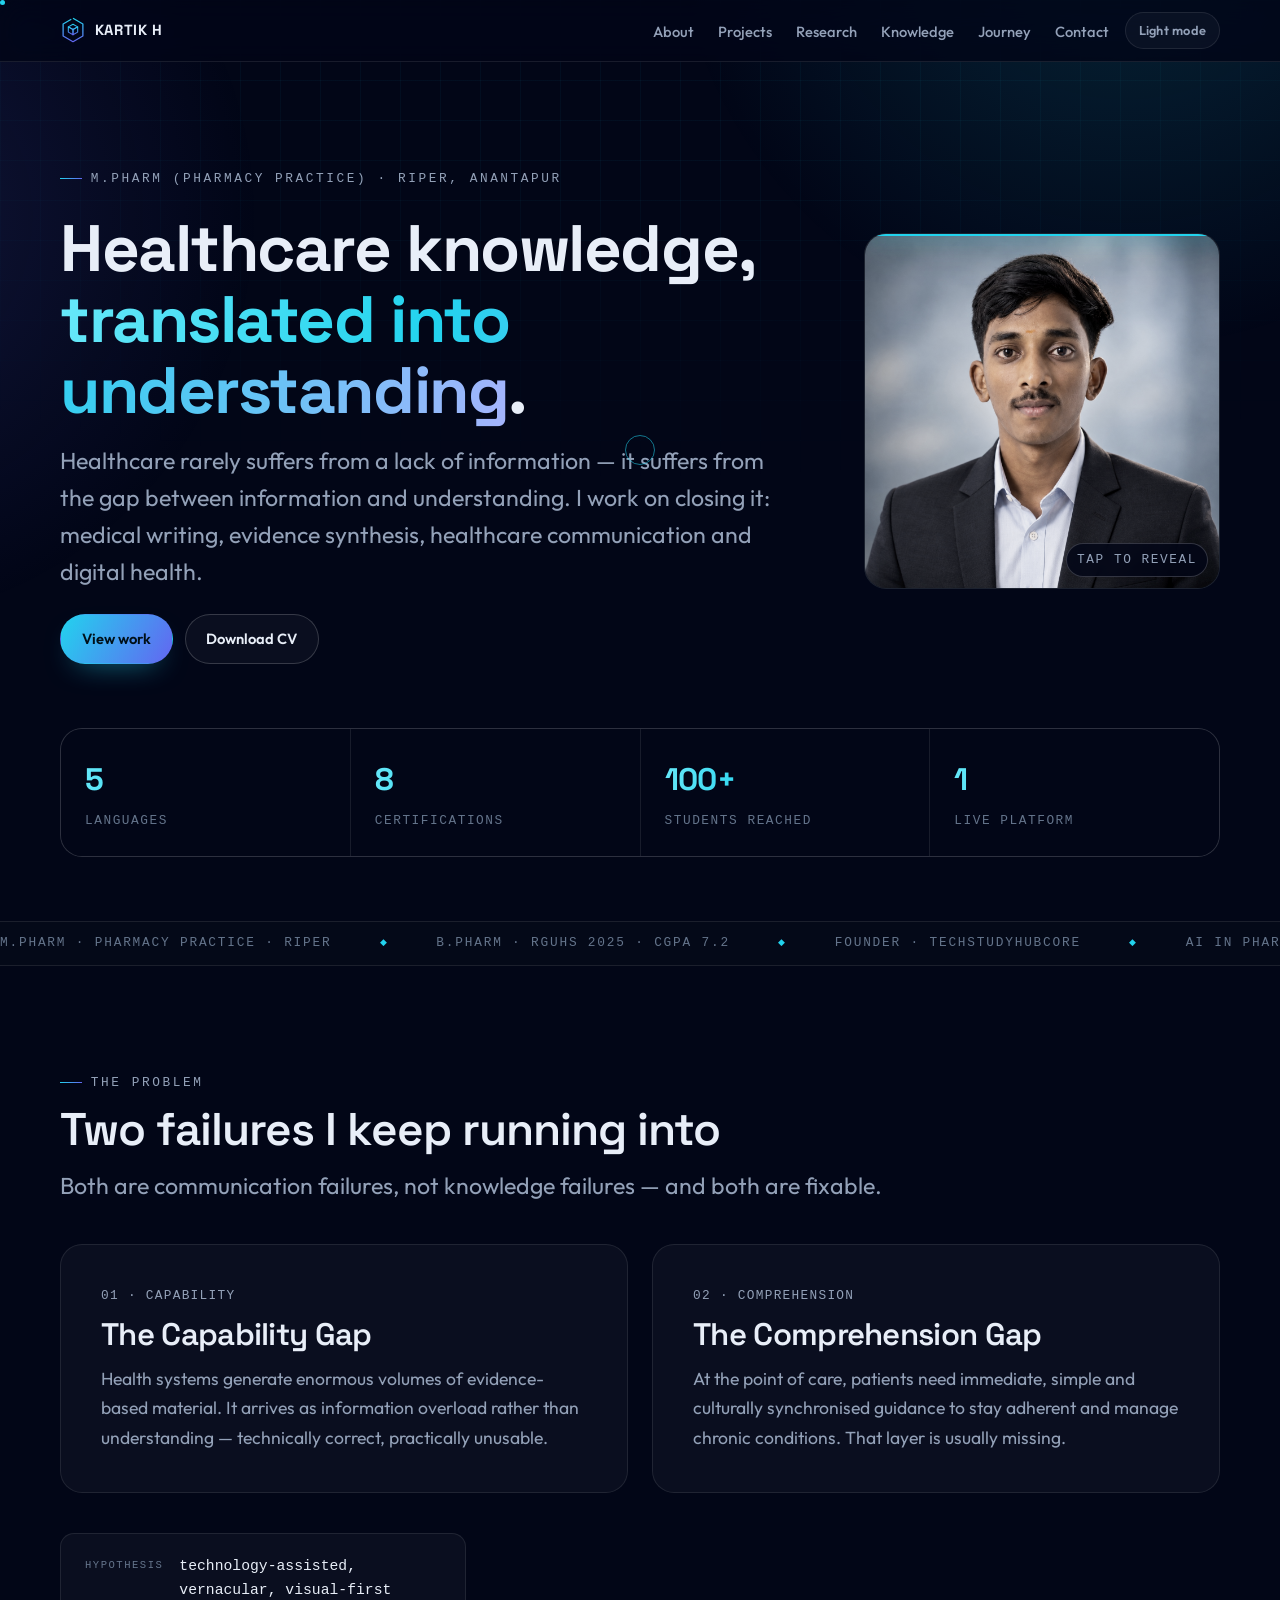
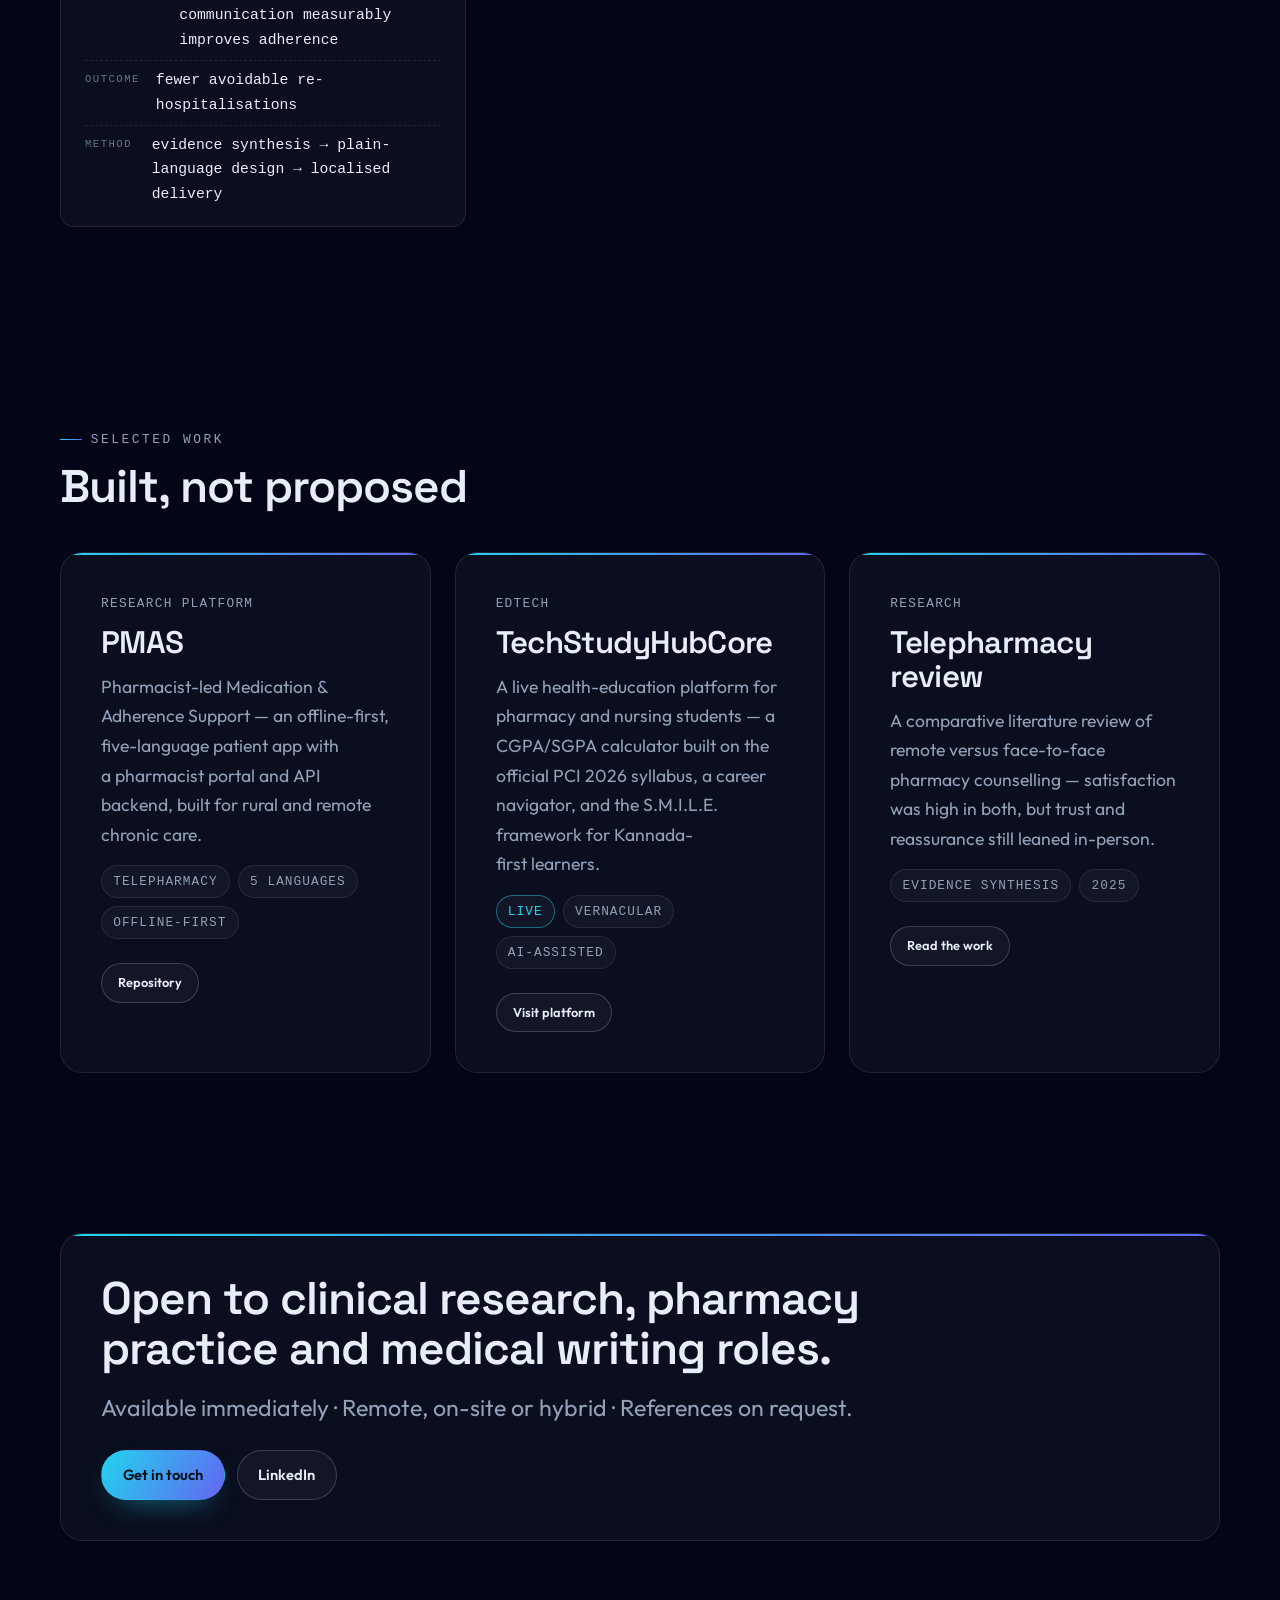
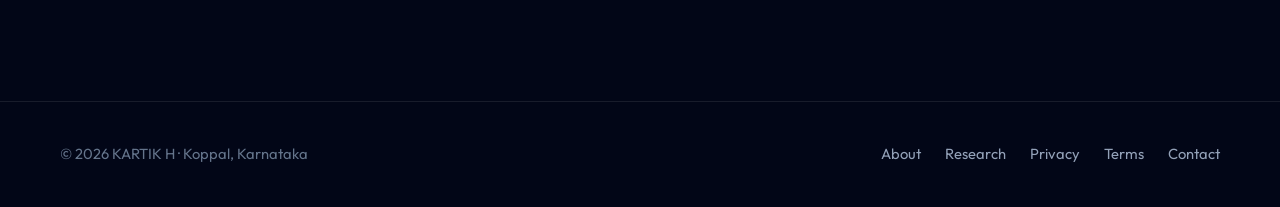
==== commit 027c9e59: "Name to KARTIK H across home/about/research; add credential ticker and scanner reveals" ====
--- a/index.html
+++ b/index.html
@@ -3,22 +3,22 @@
 <head>
   <meta charset="utf-8">
   <meta name="viewport" content="width=device-width, initial-scale=1">
-  <title>Kartik H. — M.Pharm (Pharmacy Practice) · Healthcare Communication & Digital Health</title>
-  <meta name="description" content="Kartik H. — M.Pharm (Pharmacy Practice) scholar at RIPER, Anantapur. Medical writing, clinical research, healthcare communication and digital health.">
+  <title>KARTIK H — M.Pharm (Pharmacy Practice) · Healthcare Communication &amp; Digital Health</title>
+  <meta name="description" content="KARTIK H — M.Pharm (Pharmacy Practice) scholar at RIPER, Anantapur. Medical writing, clinical research, healthcare communication and digital health.">
   <link rel="canonical" href="https://kartik-h6.github.io/Portfolio/">
   <meta name="theme-color" content="#020617">
   <meta name="color-scheme" content="dark light">
 
   <meta property="og:type" content="website">
-  <meta property="og:site_name" content="Kartik H.">
-  <meta property="og:title" content="Kartik H. — M.Pharm (Pharmacy Practice)">
+  <meta property="og:site_name" content="KARTIK H">
+  <meta property="og:title" content="KARTIK H — M.Pharm (Pharmacy Practice)">
   <meta property="og:description" content="Healthcare communication, clinical research and digital health.">
   <meta property="og:url" content="https://kartik-h6.github.io/Portfolio/">
   <meta property="og:image" content="https://kartik-h6.github.io/Portfolio/assets/images/og/og-image.png">
   <meta property="og:image:type" content="image/png">
   <meta property="og:image:width" content="1200">
   <meta property="og:image:height" content="630">
-  <meta property="og:image:alt" content="Kartik H.">
+  <meta property="og:image:alt" content="KARTIK H">
   <meta name="twitter:card" content="summary_large_image">
   <meta name="twitter:image" content="https://kartik-h6.github.io/Portfolio/assets/images/og/og-image.png">
 
@@ -40,7 +40,7 @@
   {
     "@context": "https://schema.org",
     "@type": "Person",
-    "name": "Kartik H",
+    "name": "KARTIK H",
     "url": "https://kartik-h6.github.io/Portfolio/",
     "image": "https://kartik-h6.github.io/Portfolio/assets/images/profile/profile.jpg",
     "jobTitle": "M.Pharm (Pharmacy Practice) Scholar",
@@ -59,11 +59,11 @@
     <nav class="site-nav container" aria-label="Primary">
       <a class="brand" href="index.html">
         <svg class="brand__mark" viewBox="0 0 100 100" aria-hidden="true" focusable="false">
-          <defs><linearGradient id="navGrad" x1="0%" y1="0%" x2="0%" y2="100%"><stop offset="0%" stop-color="#00f3ff"/><stop offset="100%" stop-color="#3b82f6"/></linearGradient></defs>
+          <defs><linearGradient id="navGrad" x1="0%" y1="0%" x2="0%" y2="100%"><stop offset="0%" stop-color="#22d3ee"/><stop offset="100%" stop-color="#6366f1"/></linearGradient></defs>
           <polygon class="ring" points="50,5 88,27 88,73 50,95 12,73 12,27" fill="none" stroke="url(#navGrad)" stroke-width="5" stroke-linejoin="round"/>
           <g stroke="url(#navGrad)" stroke-width="4" fill="none" stroke-linejoin="round"><polygon points="50,28 68,38 50,48 32,38"/><polygon points="32,38 50,48 50,68 32,58"/><polygon points="68,38 50,48 50,68 68,58"/></g>
         </svg>
-        Kartik&nbsp;H.
+        KARTIK&nbsp;H
       </a>
       <button class="nav-toggle" type="button" aria-expanded="false" aria-controls="nav-menu" aria-label="Toggle navigation">Menu</button>
       <ul class="nav-list" id="nav-menu">
@@ -92,8 +92,12 @@
             <a class="btn" href="assets/files/Kartik_H_CRS_Resume_2026.pdf" download>Download CV</a>
           </p>
         </div>
-        <img class="hero__portrait anim-fade" src="assets/images/profile/profile.jpg"
-             alt="Kartik H." width="1254" height="1254" loading="eager">
+
+        <div class="scanner reveal reveal--d2" data-reveal>
+          <img class="hero__portrait" src="assets/images/profile/profile.jpg"
+               alt="KARTIK H" width="1254" height="1254" loading="eager">
+          <span class="scanner__hint">Tap to reveal</span>
+        </div>
       </div>
 
       <div class="container">
@@ -105,6 +109,28 @@
         </dl>
       </div>
     </section>
+
+    <!-- ── Credential ticker ────────────────────────────────────────── -->
+    <div class="ticker" aria-hidden="true">
+      <div class="ticker__track">
+        <span class="ticker__item">M.Pharm · Pharmacy Practice · RIPER</span>
+        <span class="ticker__item">B.Pharm · RGUHS 2025 · CGPA 7.2</span>
+        <span class="ticker__item">Founder · TechStudyHubCore</span>
+        <span class="ticker__item">AI in Pharma · NSQF Level 5 · Skill India</span>
+        <span class="ticker__item">Telepharmacy Research · RGUHS 2025</span>
+        <span class="ticker__item">Medical Writing · Yuva Intern</span>
+        <span class="ticker__item">5 Languages · Vernacular Health Education</span>
+        <span class="ticker__item">Kannada-First Learning Systems</span>
+        <span class="ticker__item">M.Pharm · Pharmacy Practice · RIPER</span>
+        <span class="ticker__item">B.Pharm · RGUHS 2025 · CGPA 7.2</span>
+        <span class="ticker__item">Founder · TechStudyHubCore</span>
+        <span class="ticker__item">AI in Pharma · NSQF Level 5 · Skill India</span>
+        <span class="ticker__item">Telepharmacy Research · RGUHS 2025</span>
+        <span class="ticker__item">Medical Writing · Yuva Intern</span>
+        <span class="ticker__item">5 Languages · Vernacular Health Education</span>
+        <span class="ticker__item">Kannada-First Learning Systems</span>
+      </div>
+    </div>
 
     <!-- ── The gap ──────────────────────────────────────────────────── -->
     <section class="section" aria-labelledby="gap-title">
@@ -198,7 +224,7 @@
 
   <footer class="site-footer">
     <div class="container site-footer__inner">
-      <p class="faint">© 2026 Kartik H. · Koppal, Karnataka</p>
+      <p class="faint">© 2026 KARTIK H · Koppal, Karnataka</p>
       <ul class="site-footer__links">
         <li><a href="about.html">About</a></li>
         <li><a href="research.html">Research</a></li>
--- a/assets/css/style.css
+++ b/assets/css/style.css
@@ -1,8 +1,9 @@
 /* ==========================================================================
    style.css — design tokens, reset and base layer
    ---------------------------------------------------------------------------
-   Identity: clinical clarity. Deep slate ground, a cyan-to-blue signal gradient
-   (the TechStudyHub Core mark), Space Grotesk for structure, Outfit for prose.
+   Identity: clinical clarity. Deep slate ground, the TechStudyHub Core signal
+   gradient (cyan #22d3ee -> indigo #6366f1), Space Grotesk for structure,
+   Outfit for prose.
 
    THEMING: dark is the default on :root; light is a full token override on
    [data-theme="light"]. No component hard-codes a colour.
@@ -24,18 +25,19 @@
   --faint: #64748b;
 
   --accent: #22d3ee;
-  --accent-2: #3b82f6;
-  --accent-3: #00f3ff;
+  --accent-2: #6366f1;
+  --accent-3: #10b981;
   --on-accent: #001018;
 
   --line: rgba(255, 255, 255, .09);
   --line-strong: rgba(255, 255, 255, .18);
 
-  --grad: linear-gradient(120deg, #00f3ff 0%, #22d3ee 45%, #3b82f6 100%);
-  --grad-text: linear-gradient(100deg, #67e8f9 0%, #22d3ee 40%, #60a5fa 100%);
+  --grad: linear-gradient(120deg, #22d3ee 0%, #6366f1 100%);
+  --grad-text: linear-gradient(100deg, #67e8f9 0%, #22d3ee 42%, #a5b4fc 100%);
   --shadow: 0 30px 60px -40px rgba(0, 0, 0, .9);
-  --glow-a: rgba(0, 243, 255, .16);
-  --glow-b: rgba(59, 130, 246, .14);
+  --glow-a: rgba(34, 211, 238, .16);
+  --glow-b: rgba(99, 102, 241, .16);
+  --grid: rgba(34, 211, 238, .045);
 
   /* type */
   --font-display: "Space Grotesk", system-ui, sans-serif;
@@ -77,18 +79,19 @@
   --faint: #7b8ba3;
 
   --accent: #0e7490;
-  --accent-2: #2563eb;
-  --accent-3: #0891b2;
+  --accent-2: #4f46e5;
+  --accent-3: #047857;
   --on-accent: #ffffff;
 
   --line: rgba(11, 18, 32, .12);
   --line-strong: rgba(11, 18, 32, .24);
 
-  --grad: linear-gradient(120deg, #0891b2 0%, #0e7490 45%, #2563eb 100%);
-  --grad-text: linear-gradient(100deg, #0e7490 0%, #2563eb 100%);
+  --grad: linear-gradient(120deg, #0891b2 0%, #4f46e5 100%);
+  --grad-text: linear-gradient(100deg, #0e7490 0%, #4f46e5 100%);
   --shadow: 0 22px 48px -32px rgba(11, 18, 32, .38);
   --glow-a: rgba(8, 145, 178, .10);
-  --glow-b: rgba(37, 99, 235, .09);
+  --glow-b: rgba(79, 70, 229, .10);
+  --grid: rgba(14, 116, 144, .06);
 }
 
 /* --------------------------------------------------------------------------
@@ -119,10 +122,22 @@
 /* ambient signal glow — the only decorative background */
 body::before {
   content: "";
-  position: fixed; inset: 0; z-index: -1; pointer-events: none;
+  position: fixed; inset: 0; z-index: -2; pointer-events: none;
   background:
     radial-gradient(58vw 58vw at 88% -12%, var(--glow-a), transparent 62%),
     radial-gradient(52vw 52vw at -12% 24%, var(--glow-b), transparent 62%);
+}
+
+/* faint cyan measurement grid, faded out down the page */
+body::after {
+  content: "";
+  position: fixed; inset: 0; z-index: -1; pointer-events: none;
+  background-image:
+    linear-gradient(to right, var(--grid) 1px, transparent 1px),
+    linear-gradient(to bottom, var(--grid) 1px, transparent 1px);
+  background-size: 40px 40px;
+  -webkit-mask-image: radial-gradient(130% 70% at 50% 0%, #000 25%, transparent 78%);
+          mask-image: radial-gradient(130% 70% at 50% 0%, #000 25%, transparent 78%);
 }
 
 h1, h2, h3, h4 {
--- a/assets/css/components.css
+++ b/assets/css/components.css
@@ -13,18 +13,19 @@
   backdrop-filter: blur(14px) saturate(140%);
 }
 .site-nav {
-  display: flex; align-items: center; gap: var(--space-l);
+  display: flex; align-items: center; gap: var(--space-m);
   padding-block: var(--space-s); position: relative;
 }
 
 .brand {
   display: inline-flex; align-items: center; gap: .55rem;
   font-family: var(--font-display); font-weight: 700;
-  letter-spacing: -.01em; text-decoration: none; color: var(--ink);
+  letter-spacing: .04em; text-transform: uppercase;
+  text-decoration: none; color: var(--ink);
+  font-size: var(--step--1);
 }
 .brand:hover { text-decoration: none; }
 .brand__mark { width: 26px; height: 26px; flex: none; }
-.brand__mark .ring { animation: none; }
 
 .nav-list { display: flex; gap: var(--space-l); margin-inline-start: auto; }
 .nav-list a {
@@ -37,7 +38,8 @@
 .nav-list a:hover { color: var(--ink); text-decoration: none; }
 .nav-list a[aria-current="page"] { color: var(--ink); border-bottom-color: var(--accent); }
 
-.nav-toggle, .theme-toggle {
+/* ---- Theme toggle ---- */
+.theme-toggle {
   padding: .42rem .8rem;
   border: 1px solid var(--line); border-radius: var(--radius-pill);
   background: var(--surface); color: var(--muted);
@@ -45,17 +47,50 @@
   letter-spacing: .02em; cursor: pointer; white-space: nowrap;
   transition: color var(--transition), border-color var(--transition), background var(--transition);
 }
-.nav-toggle:hover, .theme-toggle:hover {
-  color: var(--accent); border-color: var(--accent);
-}
-.nav-toggle { display: none; }
-
+.theme-toggle:hover { color: var(--accent); border-color: var(--accent); }
+
+/* ---- Hamburger — three lines drawn in CSS, no icon font ----
+   The label text stays in the DOM for screen readers (with aria-label on the
+   button) but is collapsed to zero size; ::before draws the three bars and
+   rotates into a cross when the menu is open. */
+.nav-toggle {
+  display: none;
+  position: relative;
+  width: 42px; height: 34px;
+  padding: 0; font-size: 0; line-height: 0;
+  border: 1px solid var(--line); border-radius: var(--radius-pill);
+  background: var(--surface); color: var(--muted);
+  cursor: pointer;
+  transition: color var(--transition), border-color var(--transition);
+}
+.nav-toggle::before {
+  content: "";
+  position: absolute; inset: 0; margin: auto;
+  width: 17px; height: 2px; border-radius: 2px;
+  background: currentColor;
+  box-shadow: 0 -5.5px 0 currentColor, 0 5.5px 0 currentColor;
+  transition: transform var(--transition), box-shadow var(--transition);
+}
+.nav-toggle:hover { color: var(--accent); border-color: var(--accent); }
+.nav-toggle[aria-expanded="true"]::before {
+  box-shadow: 0 0 0 currentColor;
+  transform: rotate(45deg);
+}
+.nav-toggle[aria-expanded="true"]::after {
+  content: "";
+  position: absolute; inset: 0; margin: auto;
+  width: 17px; height: 2px; border-radius: 2px;
+  background: currentColor;
+  transform: rotate(-45deg);
+}
+
+/* Mobile: hamburger then theme toggle, both hard right */
 @media (max-width: 780px) {
-  .nav-toggle { display: inline-flex; margin-inline-start: auto; }
-  .theme-toggle { order: 3; }
+  .nav-toggle { display: inline-block; margin-inline-start: auto; }
   .nav-list {
     position: absolute; inset-inline: 0; top: calc(100% + 1px);
     flex-direction: column; gap: var(--space-s);
+    margin-inline-start: 0;
     padding: var(--space-l);
     background: var(--bg-soft);
     border: 1px solid var(--line); border-radius: 0 0 var(--radius) var(--radius);
@@ -65,6 +100,37 @@
   .nav-list[data-open="true"] { display: flex; }
   .nav-list a { border-bottom: 0; padding-block: .45rem; }
 }
+
+/* --------------------------------------------------------------------------
+   Scroll progress bar
+   -------------------------------------------------------------------------- */
+.progress-bar {
+  position: fixed; inset-block-start: 0; inset-inline-start: 0;
+  height: 2px; width: 0; z-index: 9999; pointer-events: none;
+  background: var(--grad);
+  transition: width .08s linear;
+}
+
+/* --------------------------------------------------------------------------
+   Custom cursor (fine pointers only; class is added by main.js)
+   -------------------------------------------------------------------------- */
+.cursor-dot, .cursor-ring {
+  position: fixed; inset-block-start: 0; inset-inline-start: 0;
+  border-radius: 50%; pointer-events: none; z-index: 99999; opacity: 0;
+}
+.cursor-dot { width: 5px; height: 5px; background: var(--accent); }
+.cursor-ring {
+  width: 30px; height: 30px;
+  border: 1px solid color-mix(in srgb, var(--accent) 55%, transparent);
+  transition: width .22s ease, height .22s ease, border-color .22s ease, opacity .3s ease;
+}
+html.cursor-on { cursor: none; }
+html.cursor-on .cursor-dot, html.cursor-on .cursor-ring { opacity: 1; }
+html.cursor-on a, html.cursor-on button,
+html.cursor-on .chip, html.cursor-on .scanner[data-expand] { cursor: none; }
+html.cursor-on .cursor-ring.is-hot { width: 52px; height: 52px; border-color: var(--accent); }
+/* text fields keep a caret cue */
+html.cursor-on input, html.cursor-on textarea, html.cursor-on select { cursor: text; }
 
 /* --------------------------------------------------------------------------
    Buttons
@@ -153,6 +219,94 @@
 }
 
 /* --------------------------------------------------------------------------
+   Credential ticker
+   -------------------------------------------------------------------------- */
+.ticker {
+  overflow: hidden;
+  border-block: 1px solid var(--line);
+  background: color-mix(in srgb, var(--bg-soft) 72%, transparent);
+  padding-block: .68rem;
+}
+.ticker__track {
+  display: flex; gap: 3rem; width: max-content;
+  animation: tick 32s linear infinite;
+}
+.ticker:hover .ticker__track { animation-play-state: paused; }
+.ticker__item {
+  font-family: var(--font-mono); font-size: var(--step--2);
+  letter-spacing: .14em; text-transform: uppercase; color: var(--faint);
+  white-space: nowrap; display: inline-flex; align-items: center; gap: 3rem;
+}
+.ticker__item::after { content: "\25C6"; color: var(--accent); font-size: .72em; }
+
+/* --------------------------------------------------------------------------
+   Scanner — image wrapper with a sweeping line and a reveal-on-interaction
+   -------------------------------------------------------------------------- */
+.scanner {
+  position: relative; display: block; overflow: hidden;
+  border: 1px solid var(--line); border-radius: var(--radius-l);
+  background: var(--bg-soft);
+}
+.scanner img {
+  width: 100%; height: auto;
+  filter: grayscale(.45) contrast(1.03) brightness(.95);
+  transition: filter .7s ease, transform .7s ease;
+}
+.scanner:hover img,
+.scanner:focus-within img,
+.scanner.is-revealed img { filter: none; transform: scale(1.012); }
+.scanner::after {
+  content: "";
+  position: absolute; inset-inline: 0; top: 0; height: 2px; z-index: 2;
+  background: var(--accent);
+  box-shadow: 0 0 18px var(--accent),
+              0 0 44px color-mix(in srgb, var(--accent) 55%, transparent);
+  animation: scanv 4.2s ease-in-out infinite;
+  pointer-events: none;
+}
+/* tall infographics: clamp the height so they cannot swamp the page */
+.scanner--tall img { max-height: 560px; object-fit: cover; object-position: top center; }
+.scanner--tall.is-revealed img { max-height: none; }
+.scanner[data-expand] { cursor: zoom-in; }
+
+.scanner__hint {
+  position: absolute; inset-inline-end: .7rem; inset-block-end: .7rem; z-index: 3;
+  font-family: var(--font-mono); font-size: var(--step--2);
+  letter-spacing: .12em; text-transform: uppercase;
+  padding: .32rem .62rem; border-radius: var(--radius-pill);
+  background: color-mix(in srgb, var(--bg) 80%, transparent);
+  border: 1px solid var(--line-strong); color: var(--muted);
+  backdrop-filter: blur(6px);
+}
+
+/* --------------------------------------------------------------------------
+   Lightbox
+   -------------------------------------------------------------------------- */
+.lightbox {
+  position: fixed; inset: 0; z-index: 9998;
+  display: grid; place-items: center;
+  padding: clamp(1rem, 4vw, 3rem);
+  background: color-mix(in srgb, var(--bg) 90%, transparent);
+  backdrop-filter: blur(10px);
+  opacity: 0; visibility: hidden;
+  transition: opacity .3s ease, visibility .3s ease;
+}
+.lightbox[data-open="true"] { opacity: 1; visibility: visible; }
+.lightbox img {
+  max-width: 100%; max-height: 100%;
+  border-radius: var(--radius); border: 1px solid var(--line-strong);
+  box-shadow: var(--shadow);
+}
+.lightbox__close {
+  position: absolute; inset-block-start: 1rem; inset-inline-end: 1rem;
+  padding: .5rem 1rem; border-radius: var(--radius-pill);
+  border: 1px solid var(--line-strong);
+  background: var(--surface); color: var(--ink);
+  font-size: var(--step--1); font-weight: 600; cursor: pointer;
+}
+.lightbox__close:hover { border-color: var(--accent); color: var(--accent); }
+
+/* --------------------------------------------------------------------------
    Cards + grids
    -------------------------------------------------------------------------- */
 .grid { display: grid; gap: var(--space-l); }
@@ -166,13 +320,16 @@
   transition: border-color var(--transition), transform var(--transition), background var(--transition);
 }
 .card--hover:hover { border-color: var(--line-strong); transform: translateY(-3px); }
-.card h3 { margin-bottom: var(--space-s); }
+.card h3 { margin-bottom: var(--space-s); overflow-wrap: break-word; }
 .card p { color: var(--muted); }
 .card__meta {
   font-family: var(--font-mono); font-size: var(--step--2);
   letter-spacing: .1em; text-transform: uppercase; color: var(--accent);
   margin-bottom: var(--space-s);
 }
+
+/* cards used as contact tiles — long identifiers (emails, handles) must fit */
+.card--contact h3 { font-size: var(--step-1); letter-spacing: -.01em; }
 
 /* feature card — carries a gradient edge */
 .card--feature { position: relative; overflow: hidden; }
@@ -180,6 +337,31 @@
   content: ""; position: absolute; inset-inline: 0; top: 0; height: 2px;
   background: var(--grad);
 }
+
+/* a card that is also a link should not inherit link underlines */
+a.card { color: var(--ink); text-decoration: none; display: block; }
+a.card:hover { text-decoration: none; }
+
+/* --------------------------------------------------------------------------
+   Letter blocks — used to spell out a framework (S.M.I.L.E.)
+   -------------------------------------------------------------------------- */
+.letters { display: grid; gap: var(--space-s); }
+@media (min-width: 700px) { .letters { grid-template-columns: repeat(auto-fit, minmax(190px, 1fr)); } }
+.letter {
+  padding: var(--space-l);
+  border: 1px solid var(--line); border-radius: var(--radius);
+  background: var(--surface);
+  transition: border-color var(--transition), transform var(--transition);
+}
+.letter:hover { border-color: var(--accent); transform: translateY(-3px); }
+.letter__glyph {
+  display: block; font-family: var(--font-display); font-weight: 700;
+  font-size: var(--step-3); line-height: 1;
+  background: var(--grad-text); -webkit-background-clip: text; background-clip: text;
+  color: transparent; margin-bottom: .5rem;
+}
+.letter h4 { font-size: var(--step-1); margin-bottom: .25rem; }
+.letter p { color: var(--muted); font-size: var(--step--1); margin: 0; }
 
 /* --------------------------------------------------------------------------
    Pills / tags
--- a/assets/css/utilities.css
+++ b/assets/css/utilities.css
@@ -31,6 +31,9 @@
 .mt-2xl { margin-top: var(--space-2xl); }
 .mb-l { margin-bottom: var(--space-l); }
 
+/* an image already framed by .scanner should not draw a second frame */
+.scanner .hero__portrait { border: 0; box-shadow: none; border-radius: 0; }
+
 /* visibility */
 .hide { display: none !important; }
 @media (max-width: 780px) { .hide-sm { display: none !important; } }
--- a/assets/css/animations.css
+++ b/assets/css/animations.css
@@ -16,6 +16,12 @@
 @keyframes pulse-dot { 0%, 100% { opacity: 1 } 50% { opacity: .35 } }
 @keyframes draw-ring { from { stroke-dashoffset: 260 } to { stroke-dashoffset: 0 } }
 
+/* scanner sweep — travels the full height of its wrapper */
+@keyframes scanv { 0%, 100% { top: 0 } 50% { top: calc(100% - 2px) } }
+
+/* credential ticker — track is duplicated in markup, so -50% loops seamlessly */
+@keyframes tick { from { transform: translateX(0) } to { transform: translateX(-50%) } }
+
 .anim-fade { animation: fade-in .6s ease both; }
 .anim-float { animation: float-y 7s ease-in-out infinite; }
 .anim-pulse { animation: pulse-dot 2.4s ease-in-out infinite; }
@@ -30,7 +36,9 @@
   html { scroll-behavior: auto; }
   .reveal { opacity: 1; transform: none; transition: none; }
   .anim-fade, .anim-float, .anim-pulse, .brand__mark .ring,
-  .notfound__mark .nf-cube { animation: none !important; }
+  .notfound__mark .nf-cube, .scanner::after, .ticker__track { animation: none !important; }
+  .scanner::after { opacity: 0; }
+  .scanner img { filter: none !important; }
   *, *::before, *::after {
     animation-duration: .001ms !important;
     transition-duration: .001ms !important;
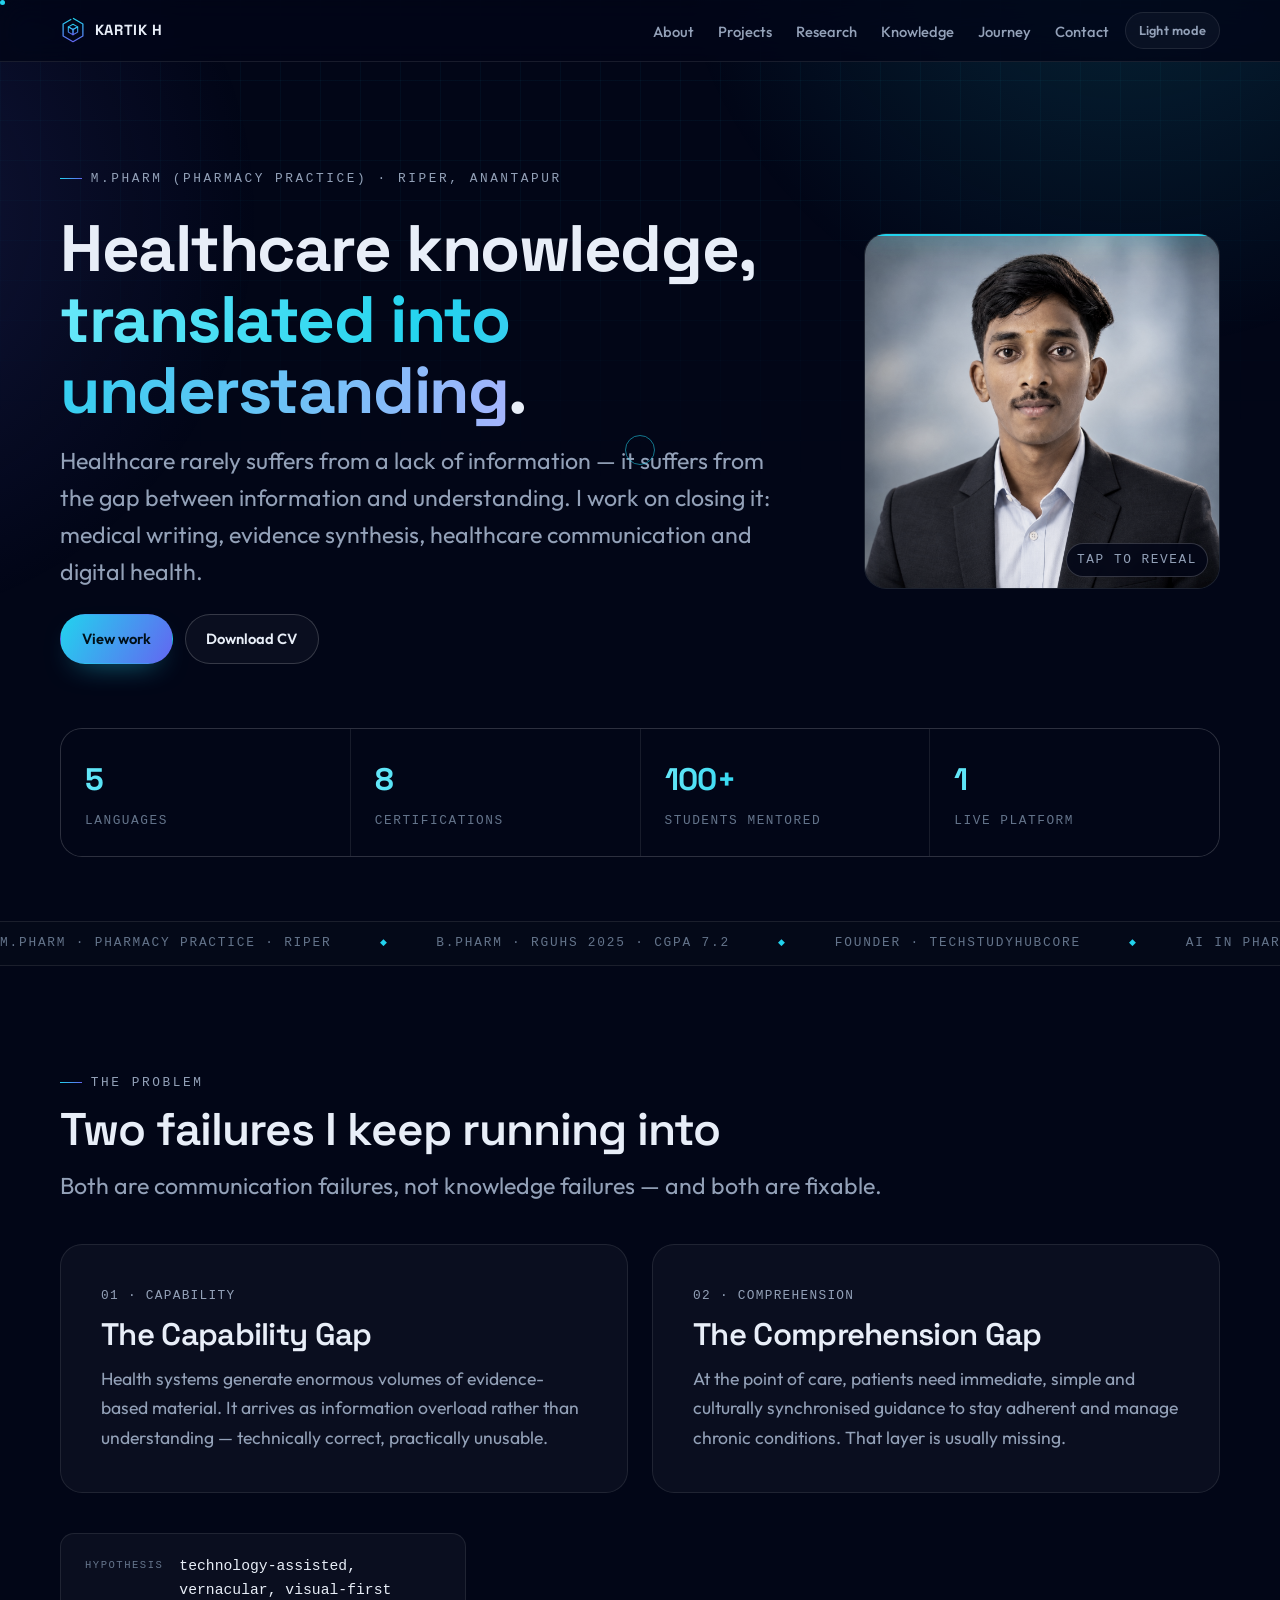
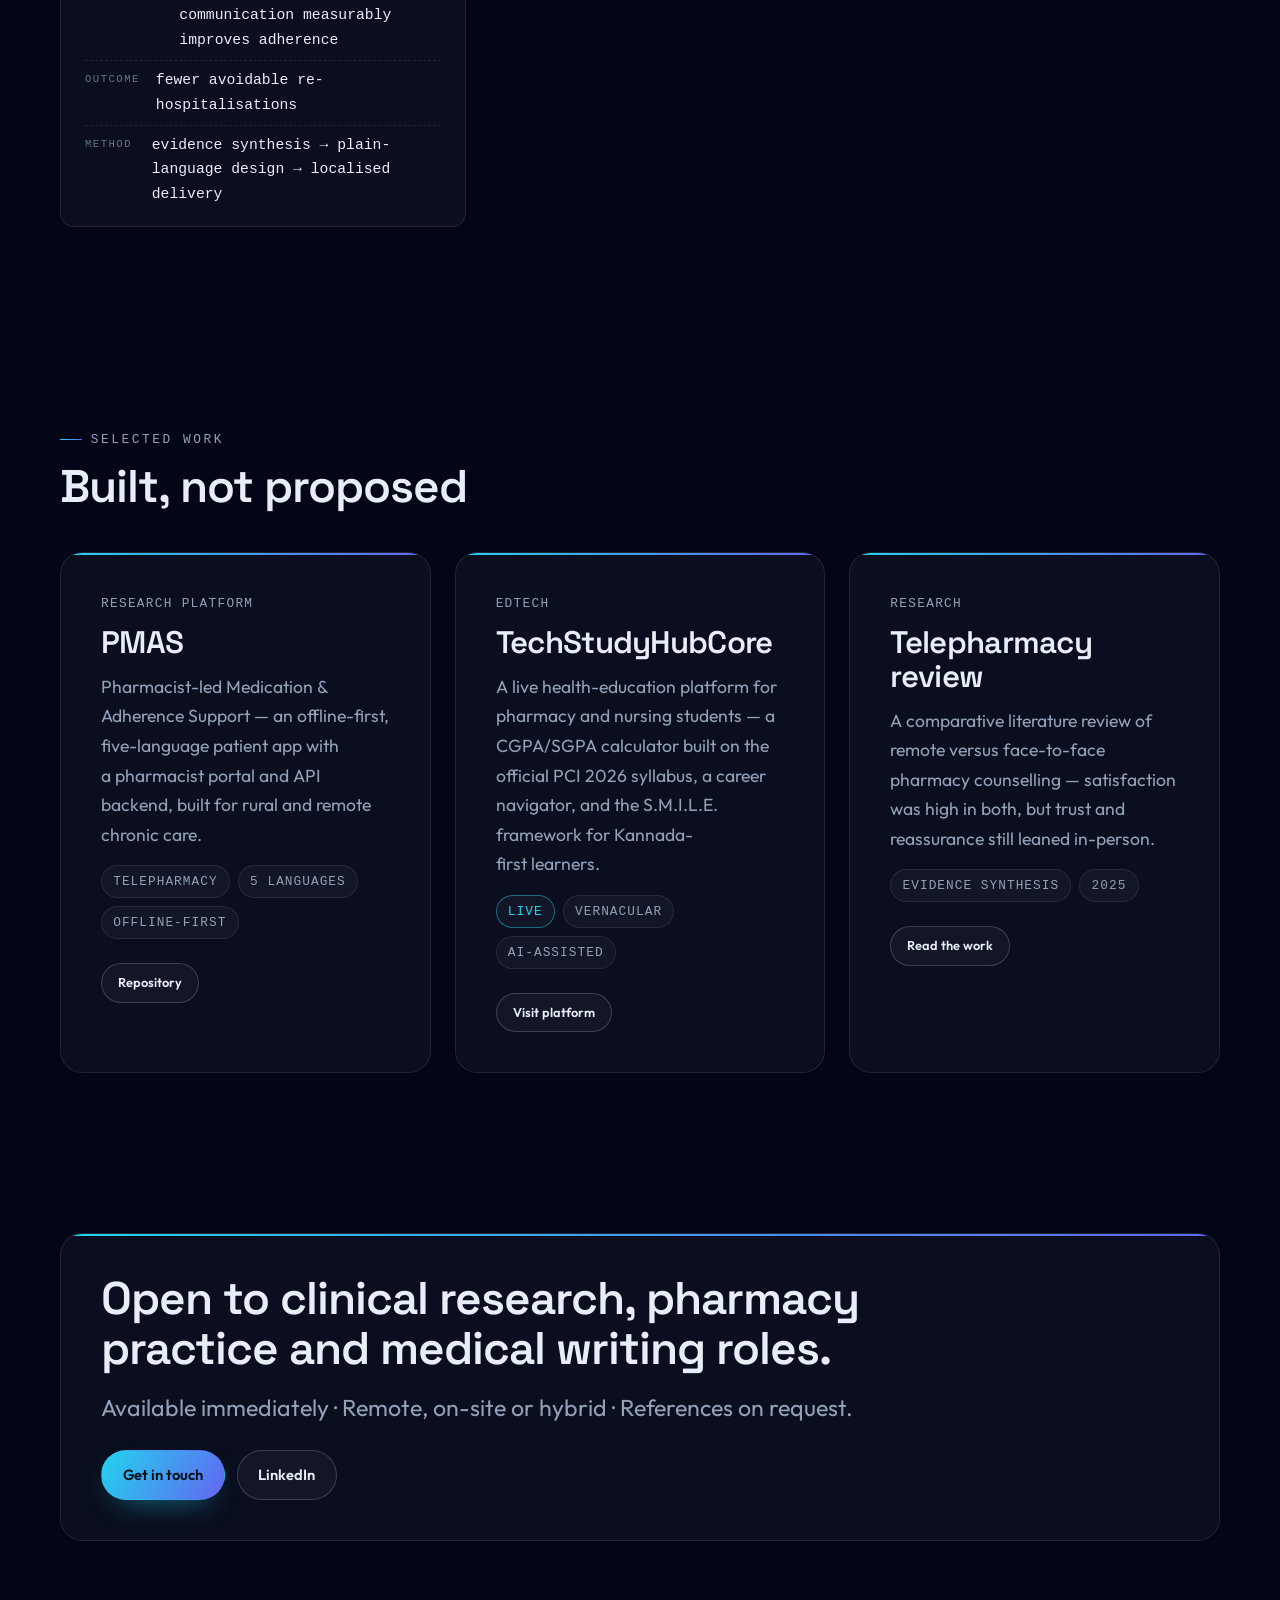
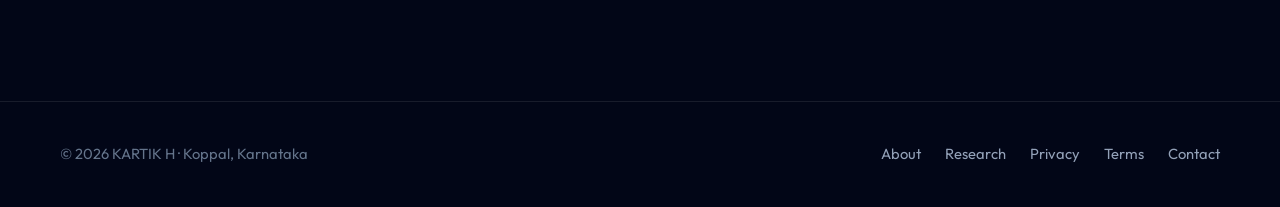
==== commit 4c8a4074: "Home: relabel stat to Students mentored" ====
--- a/index.html
+++ b/index.html
@@ -104,7 +104,7 @@
         <dl class="stats">
           <div class="stat"><b>5</b><span>Languages</span></div>
           <div class="stat"><b>8</b><span>Certifications</span></div>
-          <div class="stat"><b>100+</b><span>Students reached</span></div>
+          <div class="stat"><b>100+</b><span>Students mentored</span></div>
           <div class="stat"><b>1</b><span>Live platform</span></div>
         </dl>
       </div>
@@ -119,16 +119,16 @@
         <span class="ticker__item">AI in Pharma · NSQF Level 5 · Skill India</span>
         <span class="ticker__item">Telepharmacy Research · RGUHS 2025</span>
         <span class="ticker__item">Medical Writing · Yuva Intern</span>
+        <span class="ticker__item">Academic Mentoring · Offline and Online</span>
         <span class="ticker__item">5 Languages · Vernacular Health Education</span>
-        <span class="ticker__item">Kannada-First Learning Systems</span>
         <span class="ticker__item">M.Pharm · Pharmacy Practice · RIPER</span>
         <span class="ticker__item">B.Pharm · RGUHS 2025 · CGPA 7.2</span>
         <span class="ticker__item">Founder · TechStudyHubCore</span>
         <span class="ticker__item">AI in Pharma · NSQF Level 5 · Skill India</span>
         <span class="ticker__item">Telepharmacy Research · RGUHS 2025</span>
         <span class="ticker__item">Medical Writing · Yuva Intern</span>
+        <span class="ticker__item">Academic Mentoring · Offline and Online</span>
         <span class="ticker__item">5 Languages · Vernacular Health Education</span>
-        <span class="ticker__item">Kannada-First Learning Systems</span>
       </div>
     </div>
 
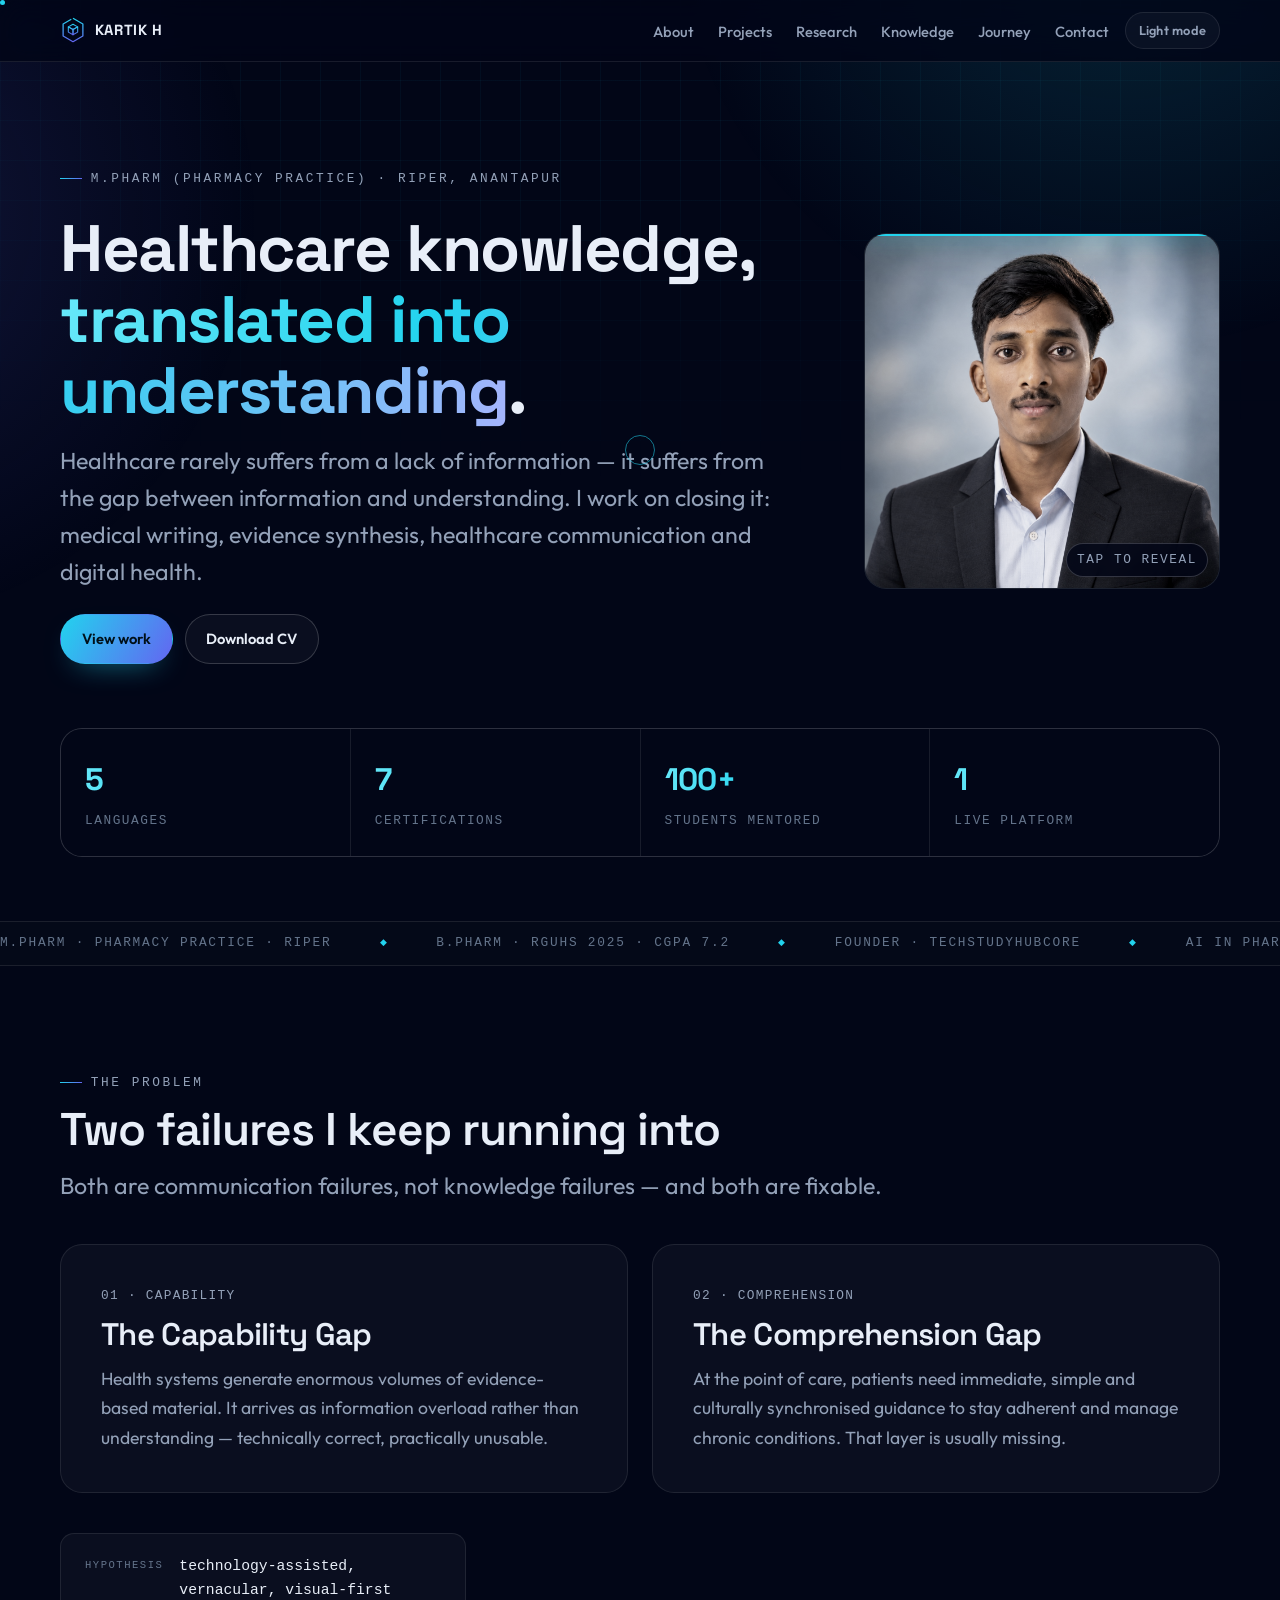
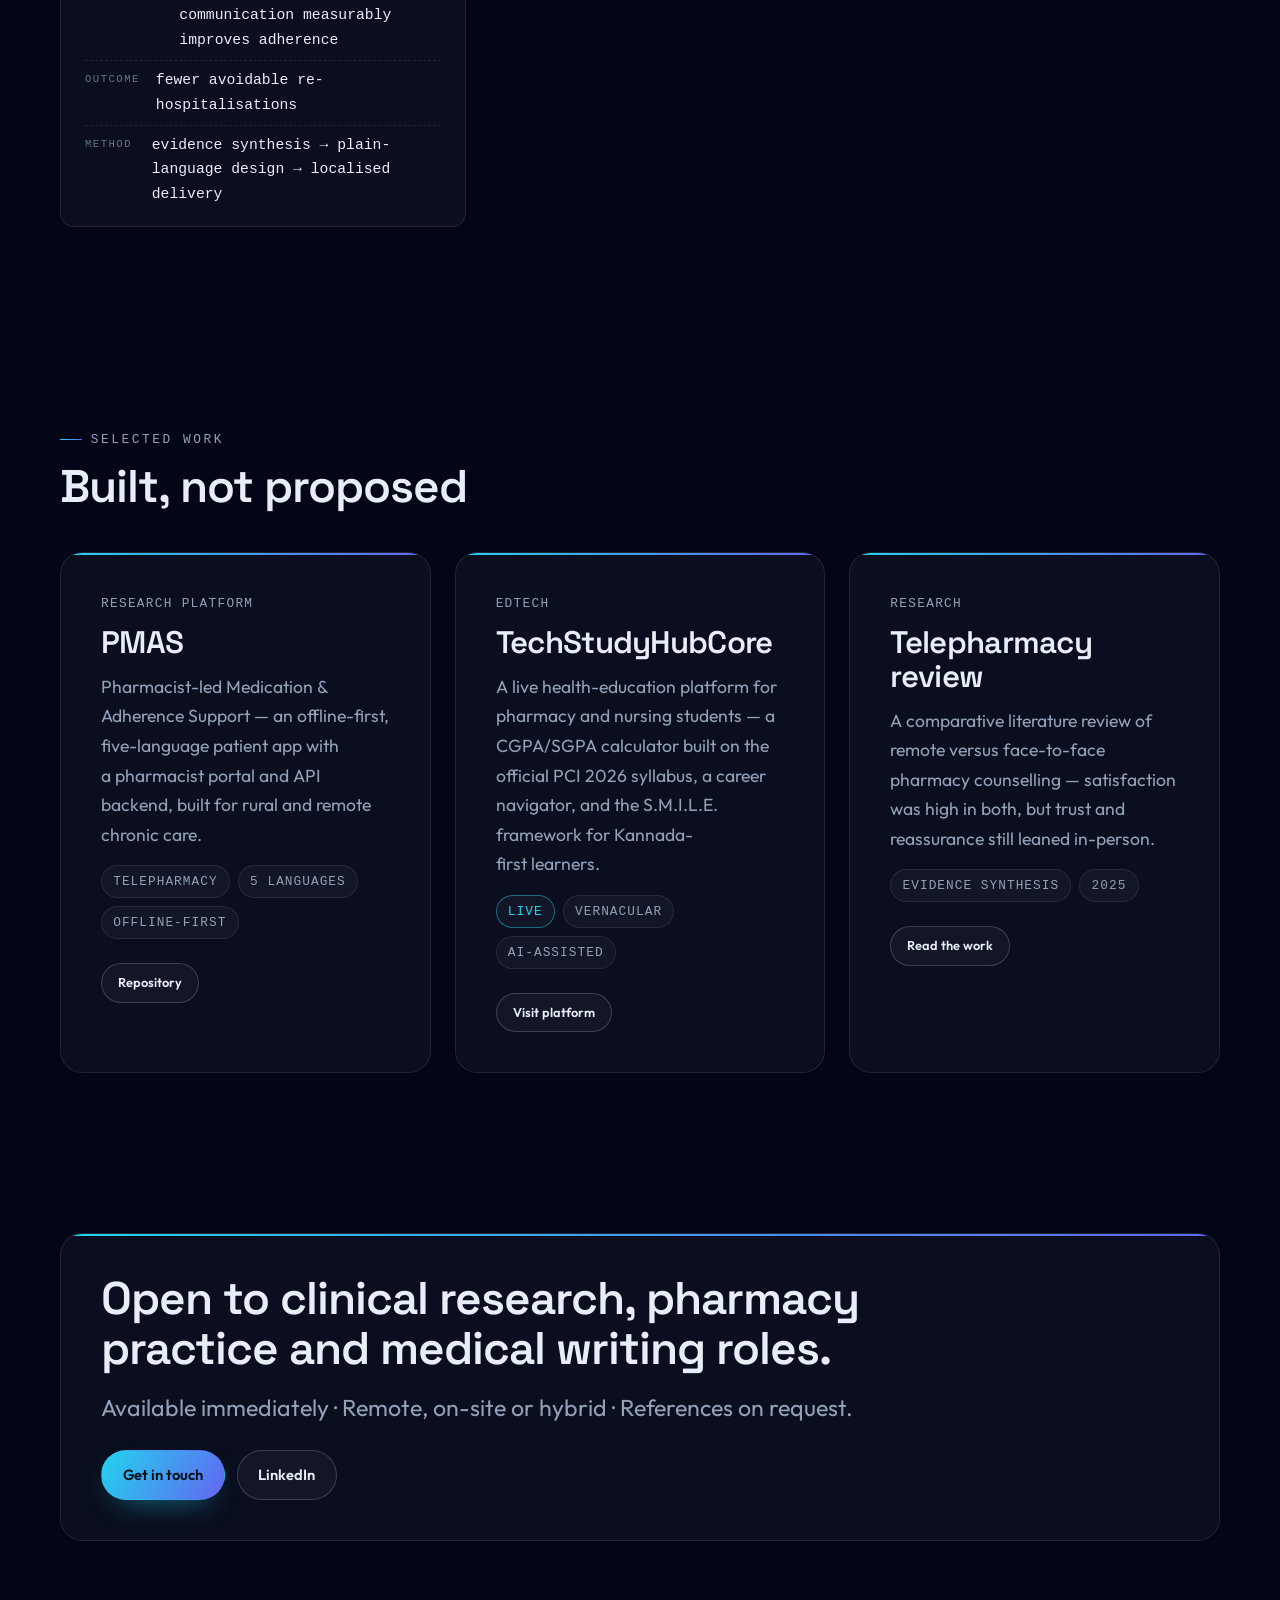
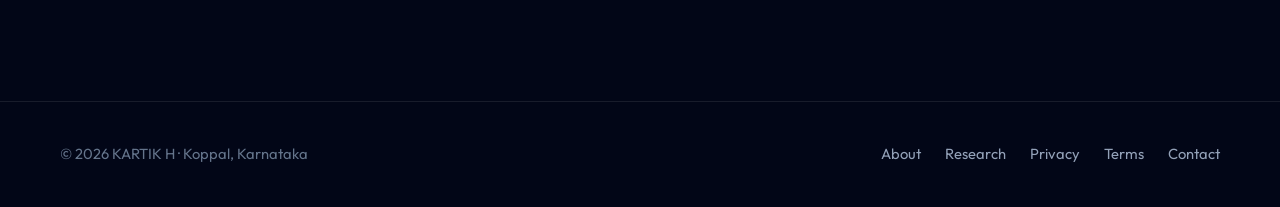
==== commit c6530b6d: "Separate the B.Pharm degree from certifications on Journey (7 certifications)" ====
--- a/index.html
+++ b/index.html
@@ -103,7 +103,7 @@
       <div class="container">
         <dl class="stats">
           <div class="stat"><b>5</b><span>Languages</span></div>
-          <div class="stat"><b>8</b><span>Certifications</span></div>
+          <div class="stat"><b>7</b><span>Certifications</span></div>
           <div class="stat"><b>100+</b><span>Students mentored</span></div>
           <div class="stat"><b>1</b><span>Live platform</span></div>
         </dl>
--- a/assets/css/animations.css
+++ b/assets/css/animations.css
@@ -3,9 +3,19 @@
    Everything decorative is neutralised under prefers-reduced-motion.
    ========================================================================== */
 
-/* Scroll reveal — .reveal starts hidden, gains .is-visible from animations.js */
-.reveal { opacity: 0; transform: translateY(18px); transition: opacity .65s ease, transform .65s ease; }
-.reveal.is-visible { opacity: 1; transform: none; }
+/* Scroll reveal.
+   The hiding rule is gated on html[data-enhanced], which main.js sets the
+   moment the module executes. If JavaScript is disabled, or the module never
+   loads, that flag is absent — so every .reveal element simply renders
+   visible and no content is lost. Without the gate, a no-JS visitor would see
+   an almost entirely blank page. */
+html[data-enhanced] .reveal {
+  opacity: 0;
+  transform: translateY(18px);
+  transition: opacity .65s ease, transform .65s ease;
+}
+html[data-enhanced] .reveal.is-visible { opacity: 1; transform: none; }
+
 .reveal--d1 { transition-delay: .08s; }
 .reveal--d2 { transition-delay: .16s; }
 .reveal--d3 { transition-delay: .24s; }
@@ -34,7 +44,7 @@
 
 @media (prefers-reduced-motion: reduce) {
   html { scroll-behavior: auto; }
-  .reveal { opacity: 1; transform: none; transition: none; }
+  html[data-enhanced] .reveal { opacity: 1; transform: none; transition: none; }
   .anim-fade, .anim-float, .anim-pulse, .brand__mark .ring,
   .notfound__mark .nf-cube, .scanner::after, .ticker__track { animation: none !important; }
   .scanner::after { opacity: 0; }
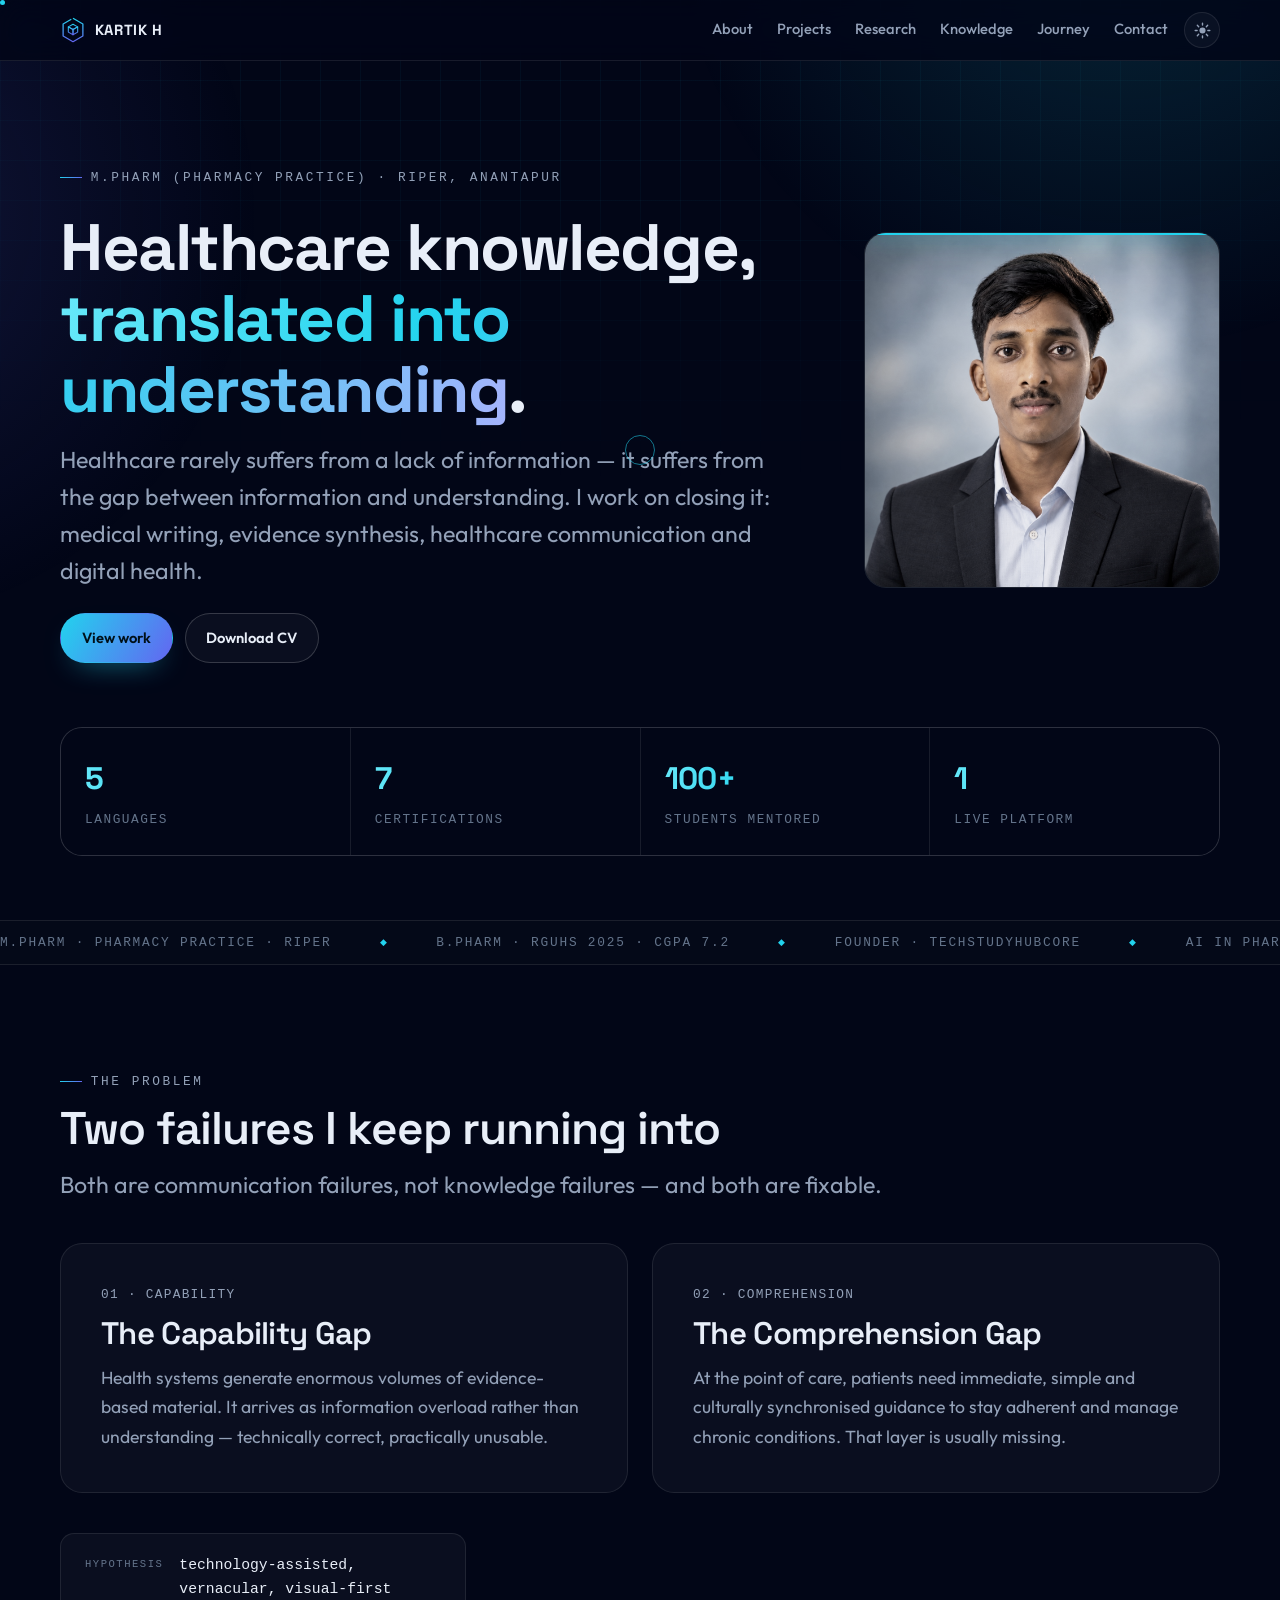
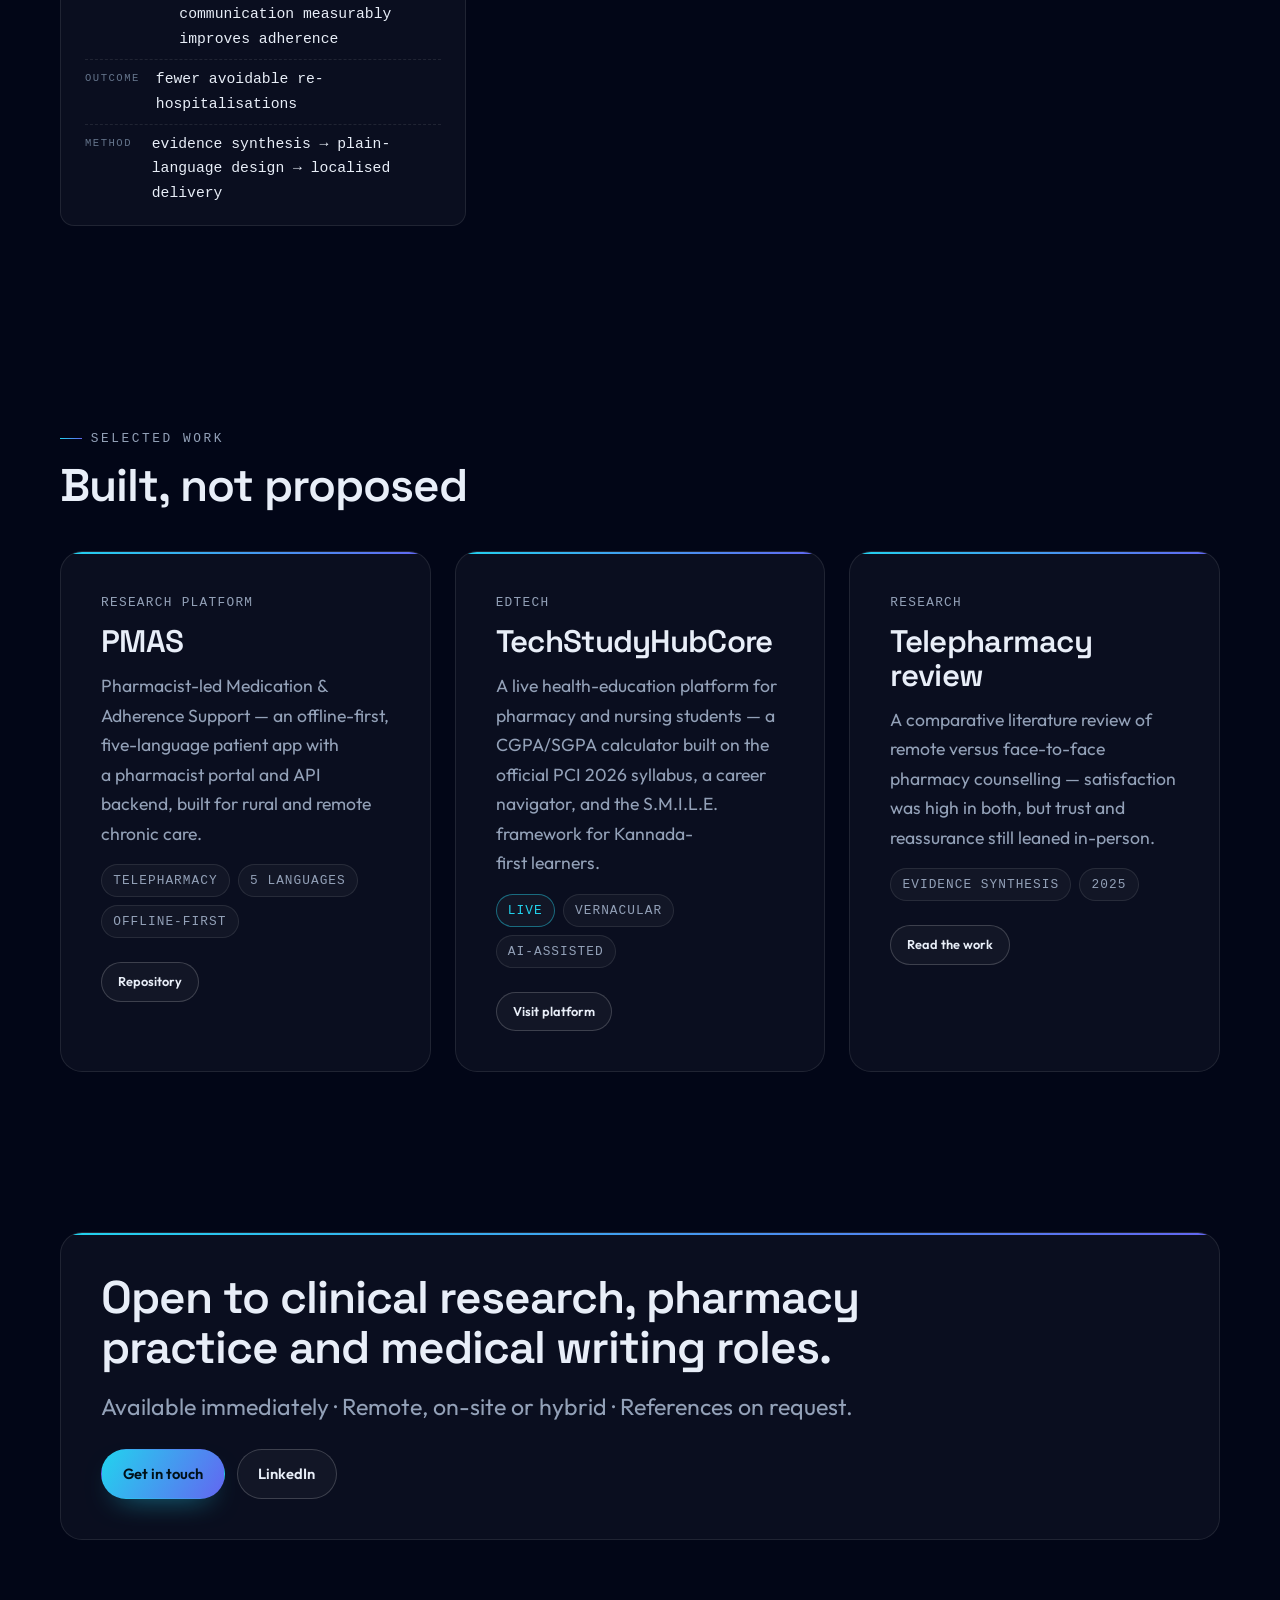
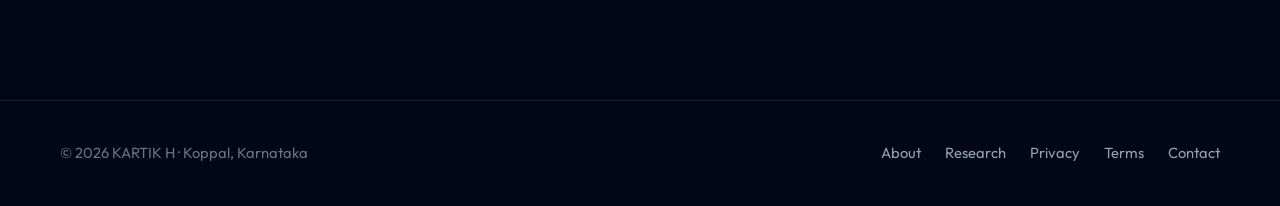
==== commit 8e2be561: "Add intrinsic dimensions to scanner images (prevents layout shift); shorten home title to 56 chars" ====
--- a/index.html
+++ b/index.html
@@ -3,7 +3,7 @@
 <head>
   <meta charset="utf-8">
   <meta name="viewport" content="width=device-width, initial-scale=1">
-  <title>KARTIK H — M.Pharm (Pharmacy Practice) · Healthcare Communication &amp; Digital Health</title>
+  <title>KARTIK H — M.Pharm (Pharmacy Practice) · Medical Writing</title>
   <meta name="description" content="KARTIK H — M.Pharm (Pharmacy Practice) scholar at RIPER, Anantapur. Medical writing, clinical research, healthcare communication and digital health.">
   <link rel="canonical" href="https://kartik-h6.github.io/Portfolio/">
   <meta name="theme-color" content="#020617">
@@ -74,7 +74,7 @@
         <li><a href="journey.html">Journey</a></li>
         <li><a href="contact.html">Contact</a></li>
       </ul>
-      <button class="theme-toggle" type="button" data-theme-toggle aria-label="Switch colour theme">Dark mode</button>
+      <button class="theme-toggle" type="button" data-theme-toggle aria-label="Switch to light theme">Dark mode</button>
     </nav>
   </header>
 
--- a/assets/css/components.css
+++ b/assets/css/components.css
@@ -31,6 +31,7 @@
 .nav-list a {
   color: var(--muted); text-decoration: none;
   font-size: var(--step--1); font-weight: 500;
+  display: inline-flex; align-items: center; min-height: 24px;
   padding-block: .3rem;
   border-bottom: 1.5px solid transparent;
   transition: color var(--transition), border-color var(--transition);
@@ -38,16 +39,37 @@
 .nav-list a:hover { color: var(--ink); text-decoration: none; }
 .nav-list a[aria-current="page"] { color: var(--ink); border-bottom-color: var(--accent); }
 
-/* ---- Theme toggle ---- */
+/* ---- Theme toggle — a sun/moon symbol, not a text label ----
+   The label text stays in the DOM for assistive tech but is collapsed to zero
+   size; ::before paints the glyph. The mask flips between sun and moon from
+   data-theme, so the control always shows the mode you would switch TO. */
 .theme-toggle {
-  padding: .42rem .8rem;
-  border: 1px solid var(--line); border-radius: var(--radius-pill);
+  position: relative;
+  width: 36px; height: 36px; padding: 0; flex: none;
+  font-size: 0; line-height: 0;
+  border: 1px solid var(--line); border-radius: 50%;
   background: var(--surface); color: var(--muted);
-  font-size: var(--step--2); font-weight: 600;
-  letter-spacing: .02em; cursor: pointer; white-space: nowrap;
+  cursor: pointer;
   transition: color var(--transition), border-color var(--transition), background var(--transition);
 }
+.theme-toggle::before {
+  content: "";
+  position: absolute; inset: 0; margin: auto;
+  width: 17px; height: 17px;
+  background: currentColor;
+  -webkit-mask-image: url("data:image/svg+xml,%3Csvg xmlns='http://www.w3.org/2000/svg' viewBox='0 0 24 24'%3E%3Ccircle cx='12' cy='12' r='4.3'/%3E%3Cg stroke='%23000' stroke-width='2' stroke-linecap='round'%3E%3Cpath d='M12 1.7v2.7M12 19.6v2.7M1.7 12h2.7M19.6 12h2.7M4.7 4.7l1.9 1.9M17.4 17.4l1.9 1.9M19.3 4.7l-1.9 1.9M6.6 17.4l-1.9 1.9'/%3E%3C/g%3E%3C/svg%3E");
+          mask-image: url("data:image/svg+xml,%3Csvg xmlns='http://www.w3.org/2000/svg' viewBox='0 0 24 24'%3E%3Ccircle cx='12' cy='12' r='4.3'/%3E%3Cg stroke='%23000' stroke-width='2' stroke-linecap='round'%3E%3Cpath d='M12 1.7v2.7M12 19.6v2.7M1.7 12h2.7M19.6 12h2.7M4.7 4.7l1.9 1.9M17.4 17.4l1.9 1.9M19.3 4.7l-1.9 1.9M6.6 17.4l-1.9 1.9'/%3E%3C/g%3E%3C/svg%3E");
+  -webkit-mask-position: center; mask-position: center;
+  -webkit-mask-size: contain;    mask-size: contain;
+  -webkit-mask-repeat: no-repeat; mask-repeat: no-repeat;
+  transition: transform var(--transition);
+}
+[data-theme="light"] .theme-toggle::before {
+  -webkit-mask-image: url("data:image/svg+xml,%3Csvg xmlns='http://www.w3.org/2000/svg' viewBox='0 0 24 24'%3E%3Cpath d='M20.6 14.4A8.7 8.7 0 0 1 9.6 3.4a8.7 8.7 0 1 0 11 11Z'/%3E%3C/svg%3E");
+          mask-image: url("data:image/svg+xml,%3Csvg xmlns='http://www.w3.org/2000/svg' viewBox='0 0 24 24'%3E%3Cpath d='M20.6 14.4A8.7 8.7 0 0 1 9.6 3.4a8.7 8.7 0 1 0 11 11Z'/%3E%3C/svg%3E");
+}
 .theme-toggle:hover { color: var(--accent); border-color: var(--accent); }
+.theme-toggle:hover::before { transform: rotate(18deg); }
 
 /* ---- Hamburger — three lines drawn in CSS, no icon font ----
    The label text stays in the DOM for screen readers (with aria-label on the
@@ -257,49 +279,69 @@
 .scanner.is-revealed img { filter: none; transform: scale(1.012); }
 .scanner::after {
   content: "";
-  position: absolute; inset-inline: 0; top: 0; height: 2px; z-index: 2;
+  position: absolute; inset-inline: 0; top: 0; height: 2px; z-index: 3;
   background: var(--accent);
   box-shadow: 0 0 18px var(--accent),
               0 0 44px color-mix(in srgb, var(--accent) 55%, transparent);
   animation: scanv 4.2s ease-in-out infinite;
   pointer-events: none;
 }
-/* tall infographics: clamp the height so they cannot swamp the page */
-.scanner--tall img { max-height: 560px; object-fit: cover; object-position: top center; }
-.scanner--tall.is-revealed img { max-height: none; }
+
+/* Tall infographics.
+   Inline they are clamped to a readable teaser with a fade at the bottom, so
+   the page is not swamped by a 2700px poster. The whole thing is readable by
+   activating it: the lightbox scrolls rather than shrinking the image to fit,
+   which is what made it unreadable on a desktop before. */
+.scanner--tall img { max-height: 620px; object-fit: cover; object-position: top center; }
+@media (min-width: 860px) {
+  .scanner--tall { max-width: 620px; margin-inline: auto; }
+}
+.scanner--tall::before {
+  content: "";
+  position: absolute; inset-inline: 0; bottom: 0; height: 96px; z-index: 2;
+  background: linear-gradient(to bottom, transparent, color-mix(in srgb, var(--bg) 94%, transparent));
+  pointer-events: none;
+}
 .scanner[data-expand] { cursor: zoom-in; }
 
 .scanner__hint {
-  position: absolute; inset-inline-end: .7rem; inset-block-end: .7rem; z-index: 3;
+  position: absolute; inset-inline-end: .7rem; inset-block-end: .7rem; z-index: 4;
+  display: inline-flex; align-items: center; gap: .4rem;
   font-family: var(--font-mono); font-size: var(--step--2);
   letter-spacing: .12em; text-transform: uppercase;
-  padding: .32rem .62rem; border-radius: var(--radius-pill);
-  background: color-mix(in srgb, var(--bg) 80%, transparent);
-  border: 1px solid var(--line-strong); color: var(--muted);
+  padding: .38rem .7rem; border-radius: var(--radius-pill);
+  background: color-mix(in srgb, var(--bg) 84%, transparent);
+  border: 1px solid var(--line-strong); color: var(--ink);
   backdrop-filter: blur(6px);
 }
-
-/* --------------------------------------------------------------------------
-   Lightbox
+/* the hover-reveal is discoverable on a mouse; the hint is only needed on touch */
+@media (pointer: fine) {
+  .scanner[data-reveal] .scanner__hint { display: none; }
+}
+
+/* --------------------------------------------------------------------------
+   Lightbox — scrolls for tall images instead of shrinking them
    -------------------------------------------------------------------------- */
 .lightbox {
   position: fixed; inset: 0; z-index: 9998;
-  display: grid; place-items: center;
-  padding: clamp(1rem, 4vw, 3rem);
-  background: color-mix(in srgb, var(--bg) 90%, transparent);
+  display: block; overflow-y: auto; overflow-x: hidden;
+  padding: clamp(3.5rem, 7vw, 5rem) clamp(1rem, 4vw, 3rem) clamp(1.5rem, 4vw, 3rem);
+  background: color-mix(in srgb, var(--bg) 93%, transparent);
   backdrop-filter: blur(10px);
   opacity: 0; visibility: hidden;
   transition: opacity .3s ease, visibility .3s ease;
+  text-align: center;
 }
 .lightbox[data-open="true"] { opacity: 1; visibility: visible; }
 .lightbox img {
-  max-width: 100%; max-height: 100%;
+  display: block; margin-inline: auto; height: auto;
+  max-width: min(100%, 900px);
   border-radius: var(--radius); border: 1px solid var(--line-strong);
   box-shadow: var(--shadow);
 }
 .lightbox__close {
-  position: absolute; inset-block-start: 1rem; inset-inline-end: 1rem;
-  padding: .5rem 1rem; border-radius: var(--radius-pill);
+  position: fixed; inset-block-start: 1rem; inset-inline-end: 1rem; z-index: 2;
+  padding: .55rem 1.1rem; border-radius: var(--radius-pill);
   border: 1px solid var(--line-strong);
   background: var(--surface); color: var(--ink);
   font-size: var(--step--1); font-weight: 600; cursor: pointer;
@@ -379,7 +421,10 @@
 /* --------------------------------------------------------------------------
    Data table (languages / clinical asset)
    -------------------------------------------------------------------------- */
-.table { width: 100%; border-collapse: collapse; font-size: var(--step--1); margin-top: var(--space-l); }
+/* A data table is the one thing that legitimately cannot reflow to 320px, so
+   it scrolls inside its own box rather than pushing the whole page sideways. */
+.table-wrap { overflow-x: auto; -webkit-overflow-scrolling: touch; margin-top: var(--space-l); }
+.table { width: 100%; border-collapse: collapse; font-size: var(--step--1); }
 .table caption { text-align: start; color: var(--muted); padding-bottom: var(--space-s); }
 .table th, .table td {
   text-align: start; padding: .8rem .9rem;
@@ -391,6 +436,13 @@
 }
 .table tbody th { font-family: var(--font-display); font-weight: 600; color: var(--ink); white-space: nowrap; }
 .table tbody tr:hover { background: color-mix(in srgb, var(--accent) 7%, transparent); }
+
+/* narrow screens: let the table actually fit instead of only just scrolling */
+@media (max-width: 560px) {
+  .table th, .table td { padding: .6rem .55rem; }
+  .table tbody th { white-space: normal; }
+  .table thead th { letter-spacing: .08em; }
+}
 
 /* --------------------------------------------------------------------------
    Timeline (journey)
@@ -476,7 +528,10 @@
   align-items: center; justify-content: space-between;
 }
 .site-footer__links { display: flex; flex-wrap: wrap; gap: var(--space-l); }
-.site-footer__links a { color: var(--muted); text-decoration: none; }
+.site-footer__links a {
+  color: var(--muted); text-decoration: none;
+  display: inline-flex; align-items: center; min-height: 24px;
+}
 .site-footer__links a:hover { color: var(--accent); }
 
 /* --------------------------------------------------------------------------
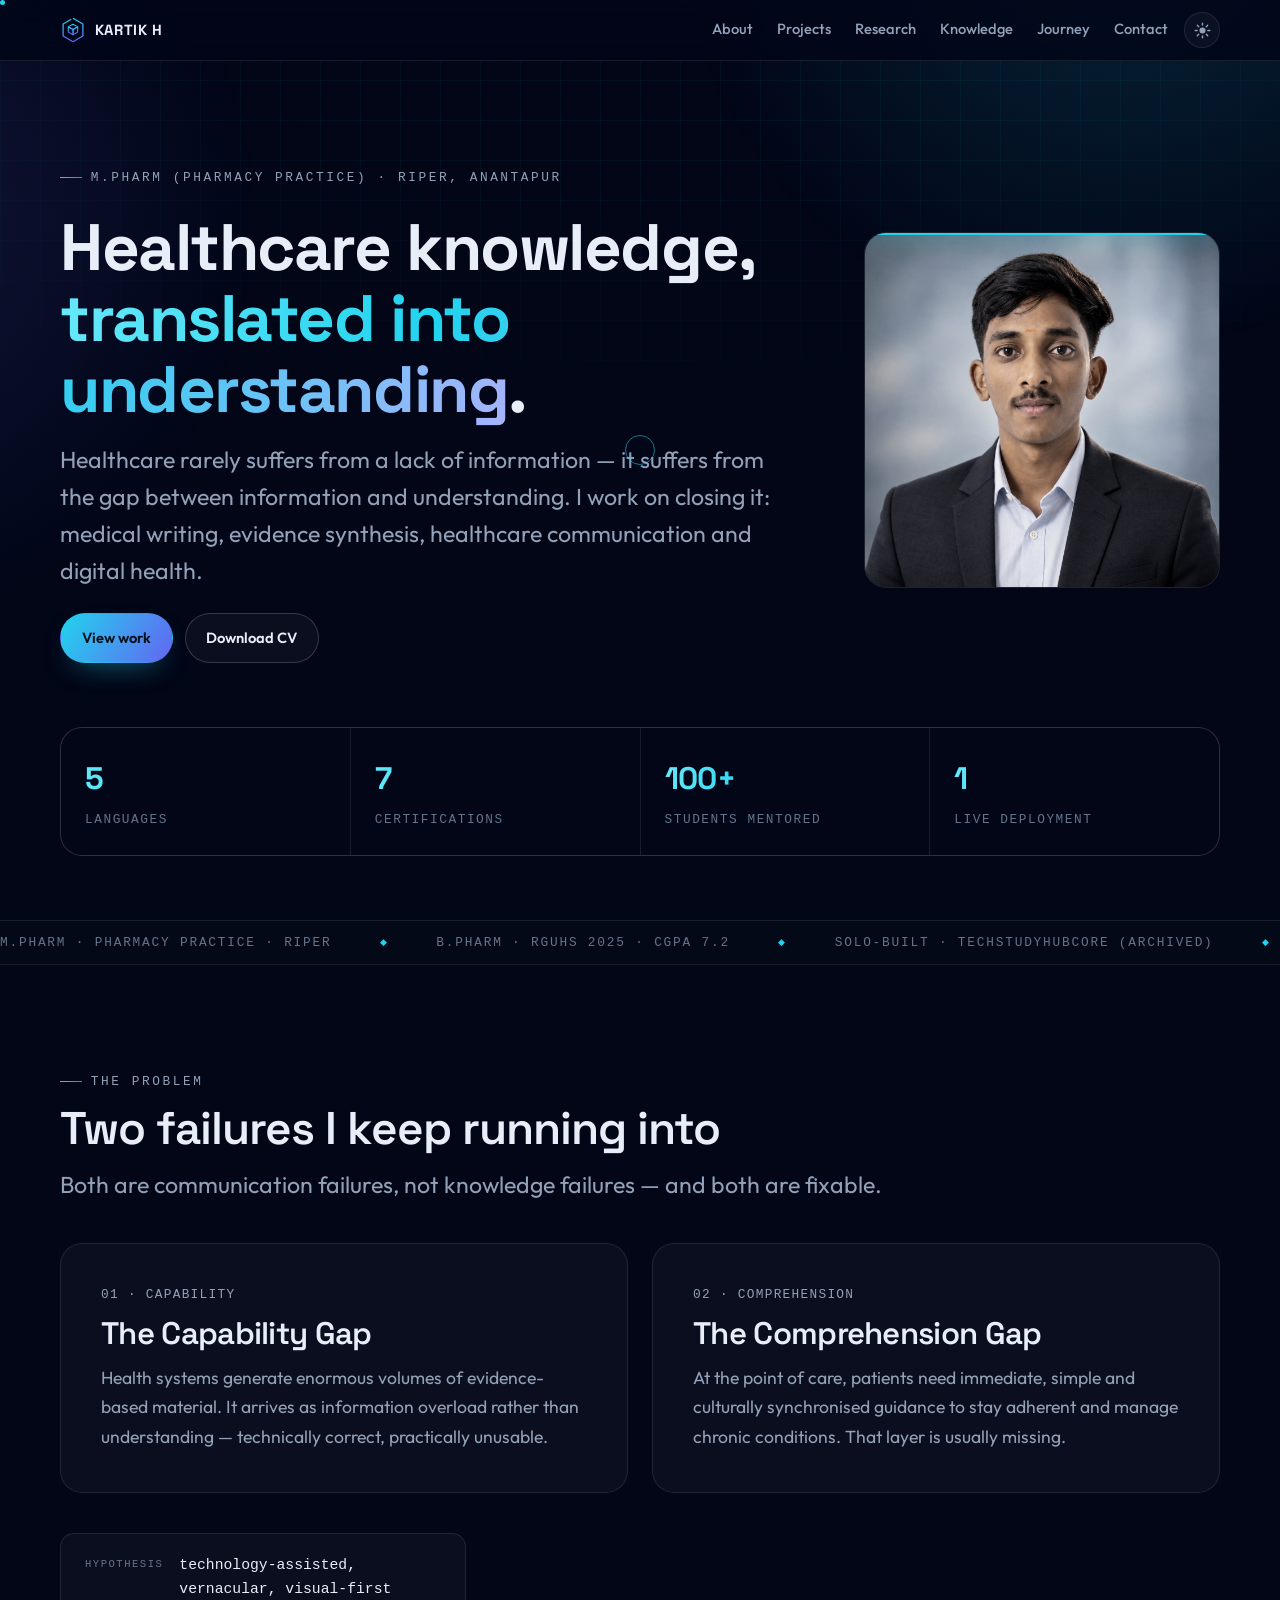
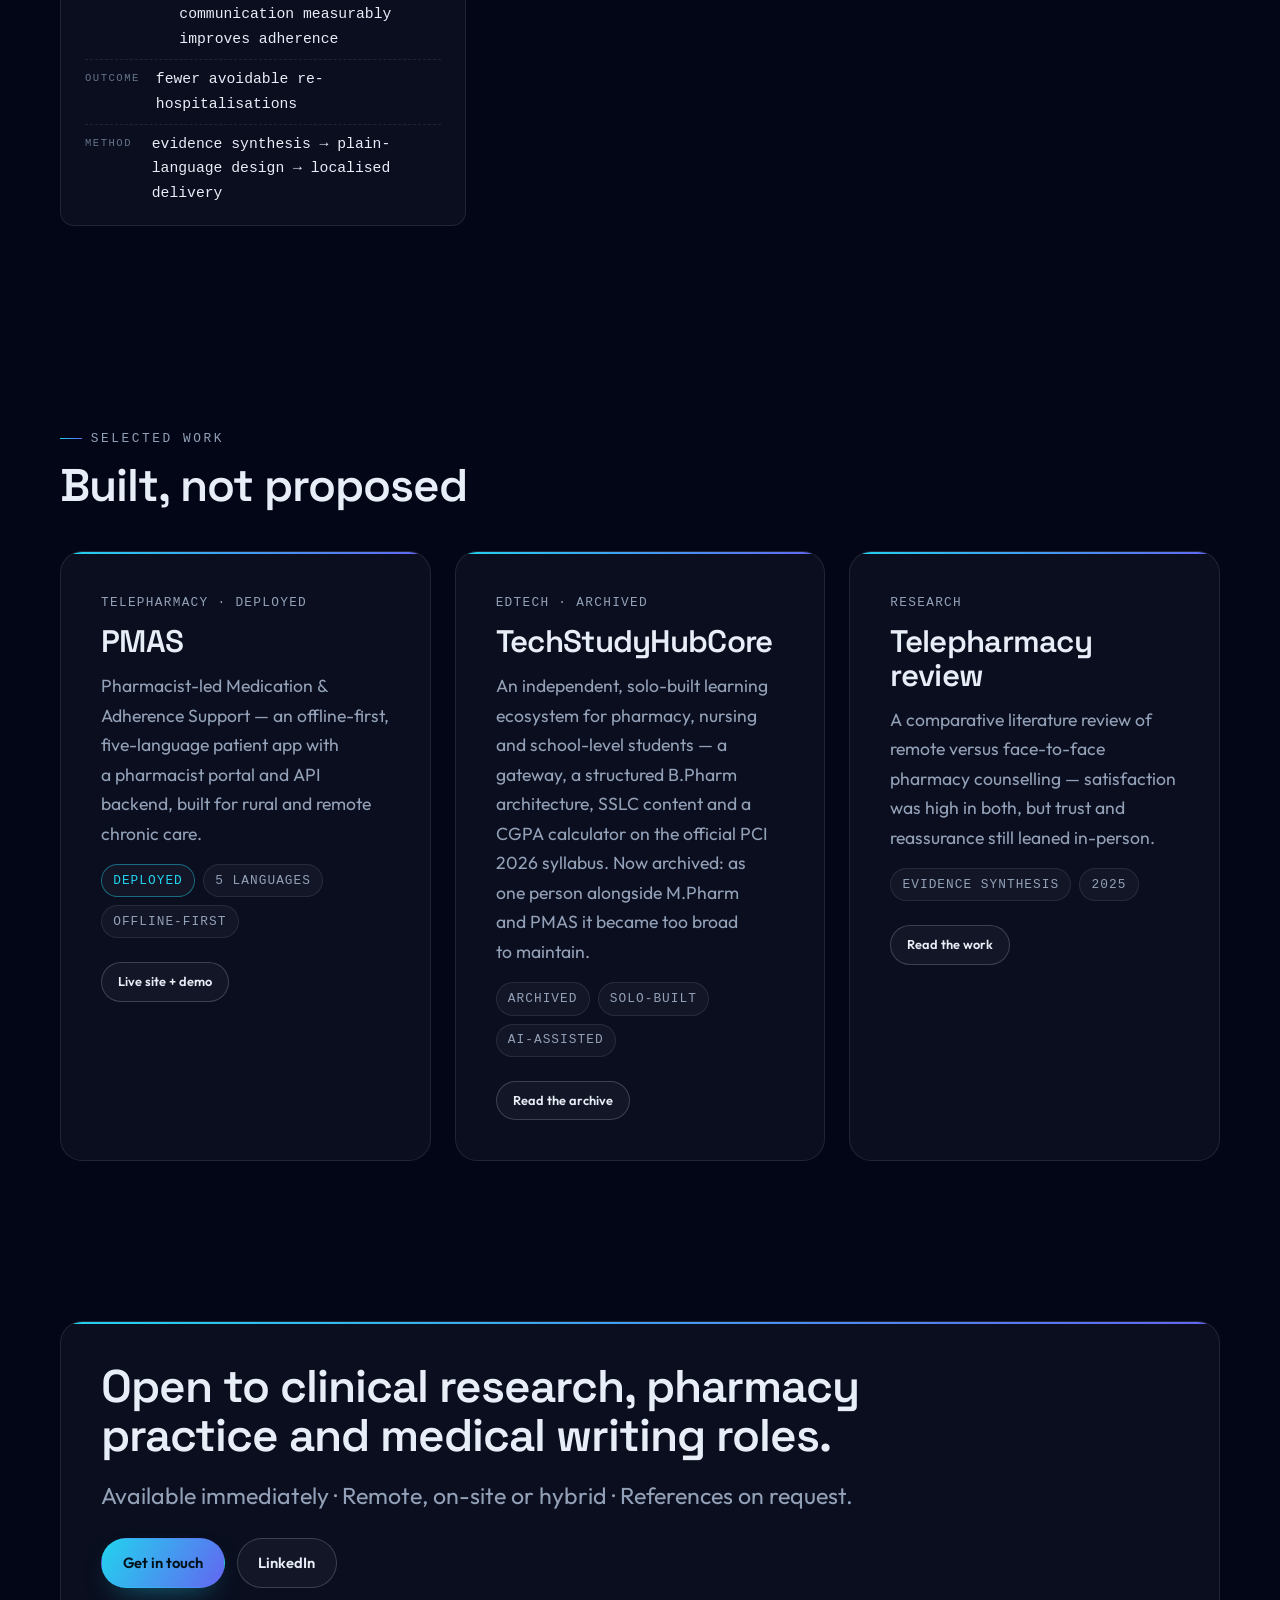
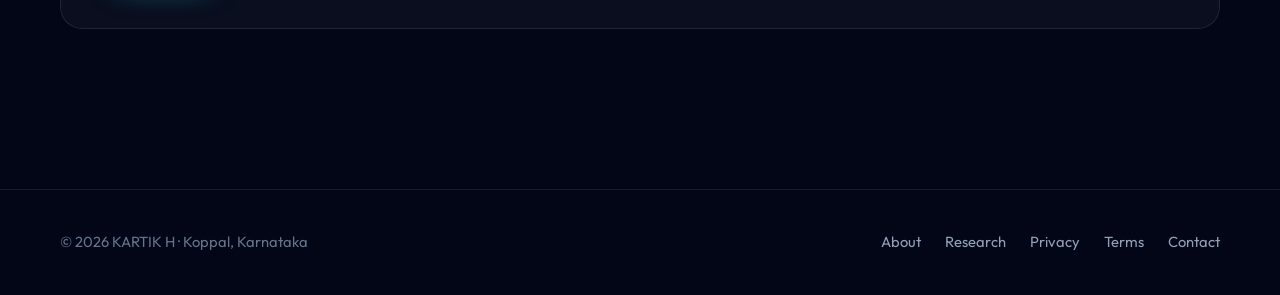
==== commit ba0b8972: "Home and Journey: TSH Core marked archived not live, PMAS marked deployed, Digital Setup added as fr" ====
--- a/index.html
+++ b/index.html
@@ -105,7 +105,7 @@
           <div class="stat"><b>5</b><span>Languages</span></div>
           <div class="stat"><b>7</b><span>Certifications</span></div>
           <div class="stat"><b>100+</b><span>Students mentored</span></div>
-          <div class="stat"><b>1</b><span>Live platform</span></div>
+          <div class="stat"><b>1</b><span>Live deployment</span></div>
         </dl>
       </div>
     </section>
@@ -115,20 +115,20 @@
       <div class="ticker__track">
         <span class="ticker__item">M.Pharm · Pharmacy Practice · RIPER</span>
         <span class="ticker__item">B.Pharm · RGUHS 2025 · CGPA 7.2</span>
-        <span class="ticker__item">Founder · TechStudyHubCore</span>
+        <span class="ticker__item">Solo-built · TechStudyHubCore (archived)</span>
         <span class="ticker__item">AI in Pharma · NSQF Level 5 · Skill India</span>
-        <span class="ticker__item">Telepharmacy Research · RGUHS 2025</span>
+        <span class="ticker__item">PMAS · Telepharmacy Research Platform</span>
         <span class="ticker__item">Medical Writing · Yuva Intern</span>
         <span class="ticker__item">Academic Mentoring · Offline and Online</span>
-        <span class="ticker__item">5 Languages · Vernacular Health Education</span>
+        <span class="ticker__item">Telepharmacy Thesis · RGUHS 2025</span>
         <span class="ticker__item">M.Pharm · Pharmacy Practice · RIPER</span>
         <span class="ticker__item">B.Pharm · RGUHS 2025 · CGPA 7.2</span>
-        <span class="ticker__item">Founder · TechStudyHubCore</span>
+        <span class="ticker__item">Solo-built · TechStudyHubCore (archived)</span>
         <span class="ticker__item">AI in Pharma · NSQF Level 5 · Skill India</span>
-        <span class="ticker__item">Telepharmacy Research · RGUHS 2025</span>
+        <span class="ticker__item">PMAS · Telepharmacy Research Platform</span>
         <span class="ticker__item">Medical Writing · Yuva Intern</span>
         <span class="ticker__item">Academic Mentoring · Offline and Online</span>
-        <span class="ticker__item">5 Languages · Vernacular Health Education</span>
+        <span class="ticker__item">Telepharmacy Thesis · RGUHS 2025</span>
       </div>
     </div>
 
@@ -174,23 +174,23 @@
 
         <div class="grid grid--3">
           <article class="card card--hover card--feature reveal reveal--d1">
-            <p class="card__meta">Research platform</p>
+            <p class="card__meta">Telepharmacy · Deployed</p>
             <h3>PMAS</h3>
             <p>Pharmacist-led Medication &amp; Adherence Support — an offline-first, five-language patient app with a pharmacist portal and API backend, built for rural and remote chronic care.</p>
             <div class="pills">
-              <span class="pill">Telepharmacy</span><span class="pill">5 languages</span><span class="pill">Offline-first</span>
+              <span class="pill pill--live">Deployed</span><span class="pill">5 languages</span><span class="pill">Offline-first</span>
             </div>
-            <p class="mt-l"><a class="btn btn--sm" href="https://github.com/kartik-h6/PMAS" target="_blank" rel="noopener">Repository</a></p>
+            <p class="mt-l"><a class="btn btn--sm" href="https://kartik-h6.github.io/PMAS/" target="_blank" rel="noopener">Live site + demo</a></p>
           </article>
 
           <article class="card card--hover card--feature reveal reveal--d2">
-            <p class="card__meta">EdTech</p>
+            <p class="card__meta">EdTech · Archived</p>
             <h3>TechStudyHubCore</h3>
-            <p>A live health-education platform for pharmacy and nursing students — a CGPA/SGPA calculator built on the official PCI 2026 syllabus, a career navigator, and the S.M.I.L.E. framework for Kannada-first learners.</p>
+            <p>An independent, solo-built learning ecosystem for pharmacy, nursing and school-level students — a gateway, a structured B.Pharm architecture, SSLC content and a CGPA calculator on the official PCI 2026 syllabus. Now archived: as one person alongside M.Pharm and PMAS it became too broad to maintain.</p>
             <div class="pills">
-              <span class="pill pill--live">Live</span><span class="pill">Vernacular</span><span class="pill">AI-assisted</span>
+              <span class="pill">Archived</span><span class="pill">Solo-built</span><span class="pill">AI-assisted</span>
             </div>
-            <p class="mt-l"><a class="btn btn--sm" href="https://techstudyhubcore.in" target="_blank" rel="noopener">Visit platform</a></p>
+            <p class="mt-l"><a class="btn btn--sm" href="https://github.com/kartik-h6/techstudyhubcore-archive" target="_blank" rel="noopener">Read the archive</a></p>
           </article>
 
           <article class="card card--hover card--feature reveal reveal--d3">
--- a/assets/css/animations.css
+++ b/assets/css/animations.css
@@ -4,17 +4,29 @@
    ========================================================================== */
 
 /* Scroll reveal.
-   The hiding rule is gated on html[data-enhanced], which main.js sets the
-   moment the module executes. If JavaScript is disabled, or the module never
-   loads, that flag is absent — so every .reveal element simply renders
-   visible and no content is lost. Without the gate, a no-JS visitor would see
-   an almost entirely blank page. */
-html[data-enhanced] .reveal {
-  opacity: 0;
-  transform: translateY(18px);
-  transition: opacity .65s ease, transform .65s ease;
+   ---------------------------------------------------------------------------
+   Three requirements, and the order matters:
+
+   1. No flicker. The hide must apply from the FIRST paint, so the rule cannot
+      depend on a flag that JavaScript sets later — that would paint the page
+      visible, then hide it, then animate it back in.
+   2. Content must survive JavaScript being disabled. `@media (scripting:
+      enabled)` is a static media query evaluated before paint, so with JS off
+      it never matches and nothing is hidden.
+   3. Content must survive the module failing to load. If animations.js 404s,
+      nothing would ever add .is-visible. The failsafe below reveals everything
+      after 2s. It is cancelled by animations.js itself (via data-reveal-ready),
+      NOT by main.js — gating it on a different module's flag would let a failed
+      animations.js be cancelled by a working main.js and leave the page blank.
+   --------------------------------------------------------------------------- */
+@media (scripting: enabled) {
+  .reveal { opacity: 0; transform: translateY(18px); transition: opacity .65s ease, transform .65s ease; }
+  .reveal.is-visible { opacity: 1; transform: none; }
 }
-html[data-enhanced] .reveal.is-visible { opacity: 1; transform: none; }
+
+/* Failsafe: applies only until animations.js has announced itself. */
+html:not([data-reveal-ready]) .reveal { animation: reveal-failsafe 0s 2s forwards; }
+@keyframes reveal-failsafe { to { opacity: 1; transform: none; } }
 
 .reveal--d1 { transition-delay: .08s; }
 .reveal--d2 { transition-delay: .16s; }
@@ -44,7 +56,7 @@
 
 @media (prefers-reduced-motion: reduce) {
   html { scroll-behavior: auto; }
-  html[data-enhanced] .reveal { opacity: 1; transform: none; transition: none; }
+  .reveal, .reveal.is-visible { opacity: 1; transform: none; transition: none; }
   .anim-fade, .anim-float, .anim-pulse, .brand__mark .ring,
   .notfound__mark .nf-cube, .scanner::after, .ticker__track { animation: none !important; }
   .scanner::after { opacity: 0; }
